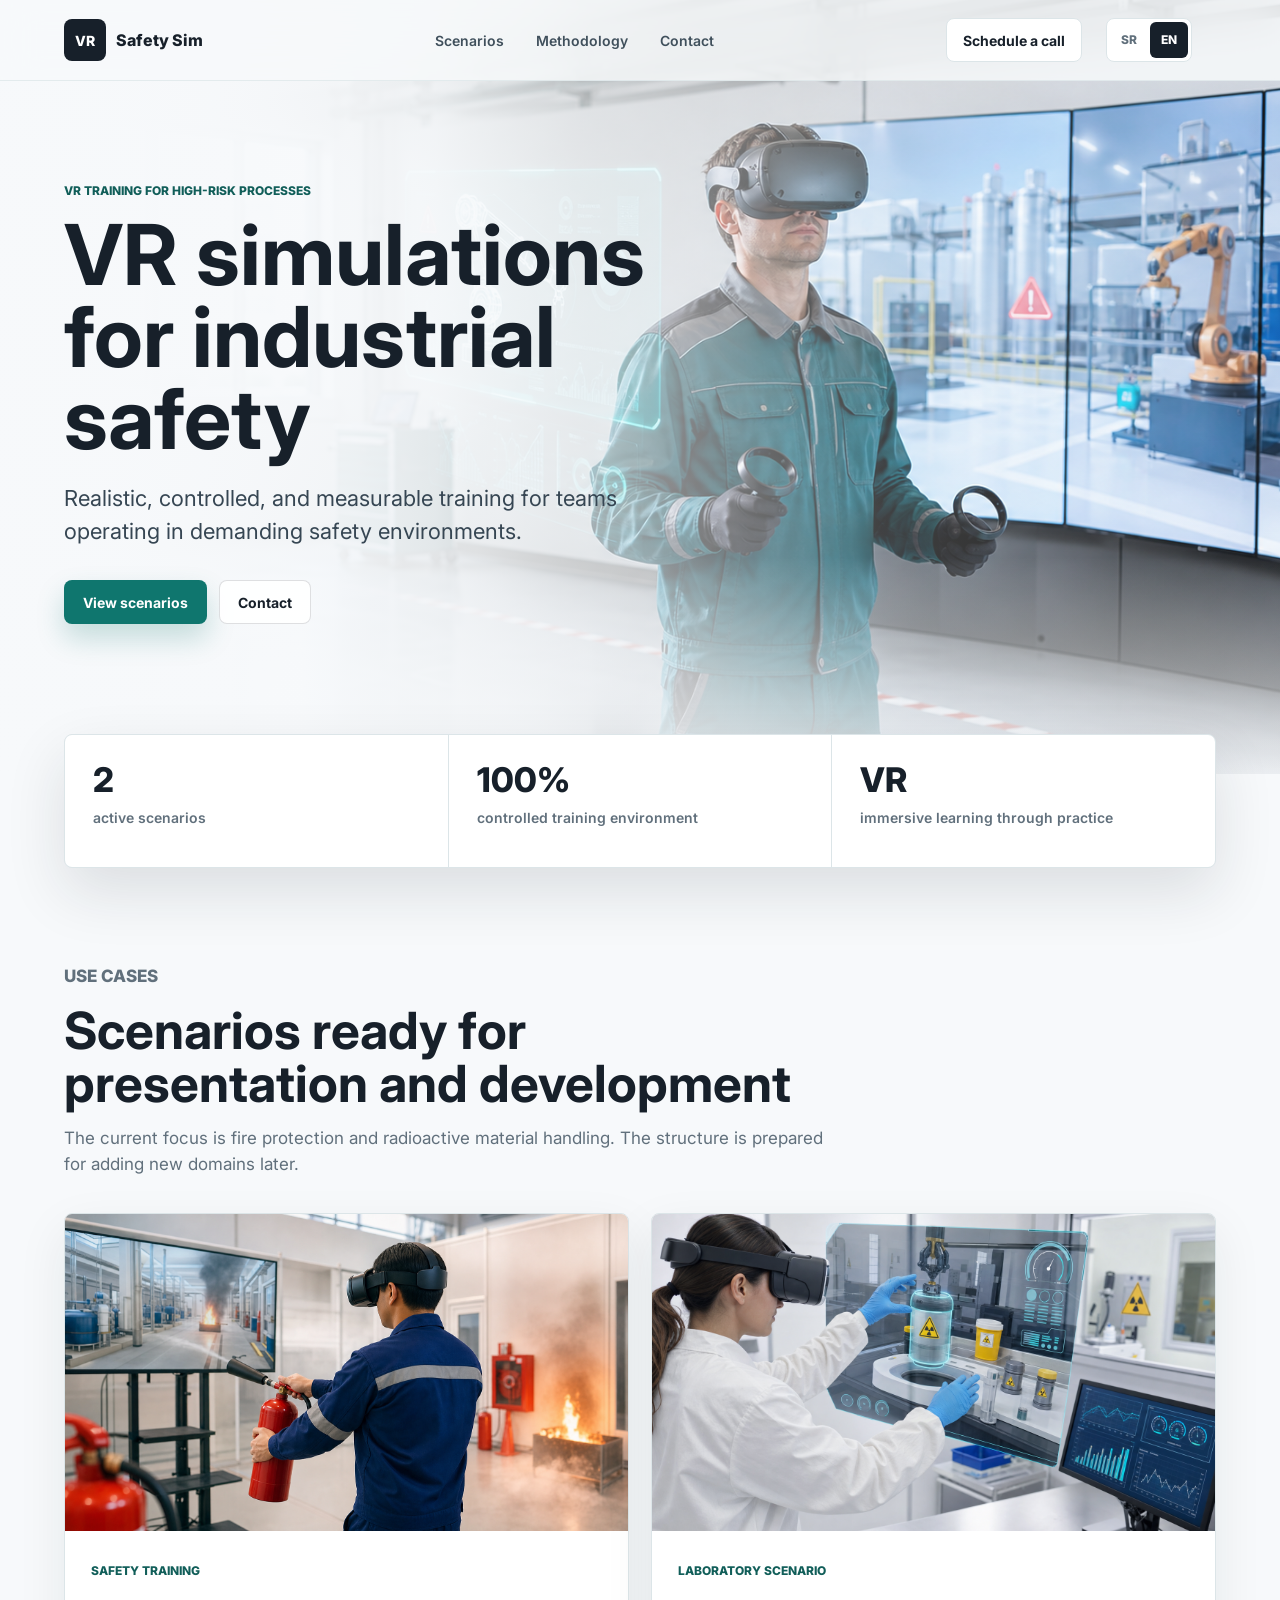
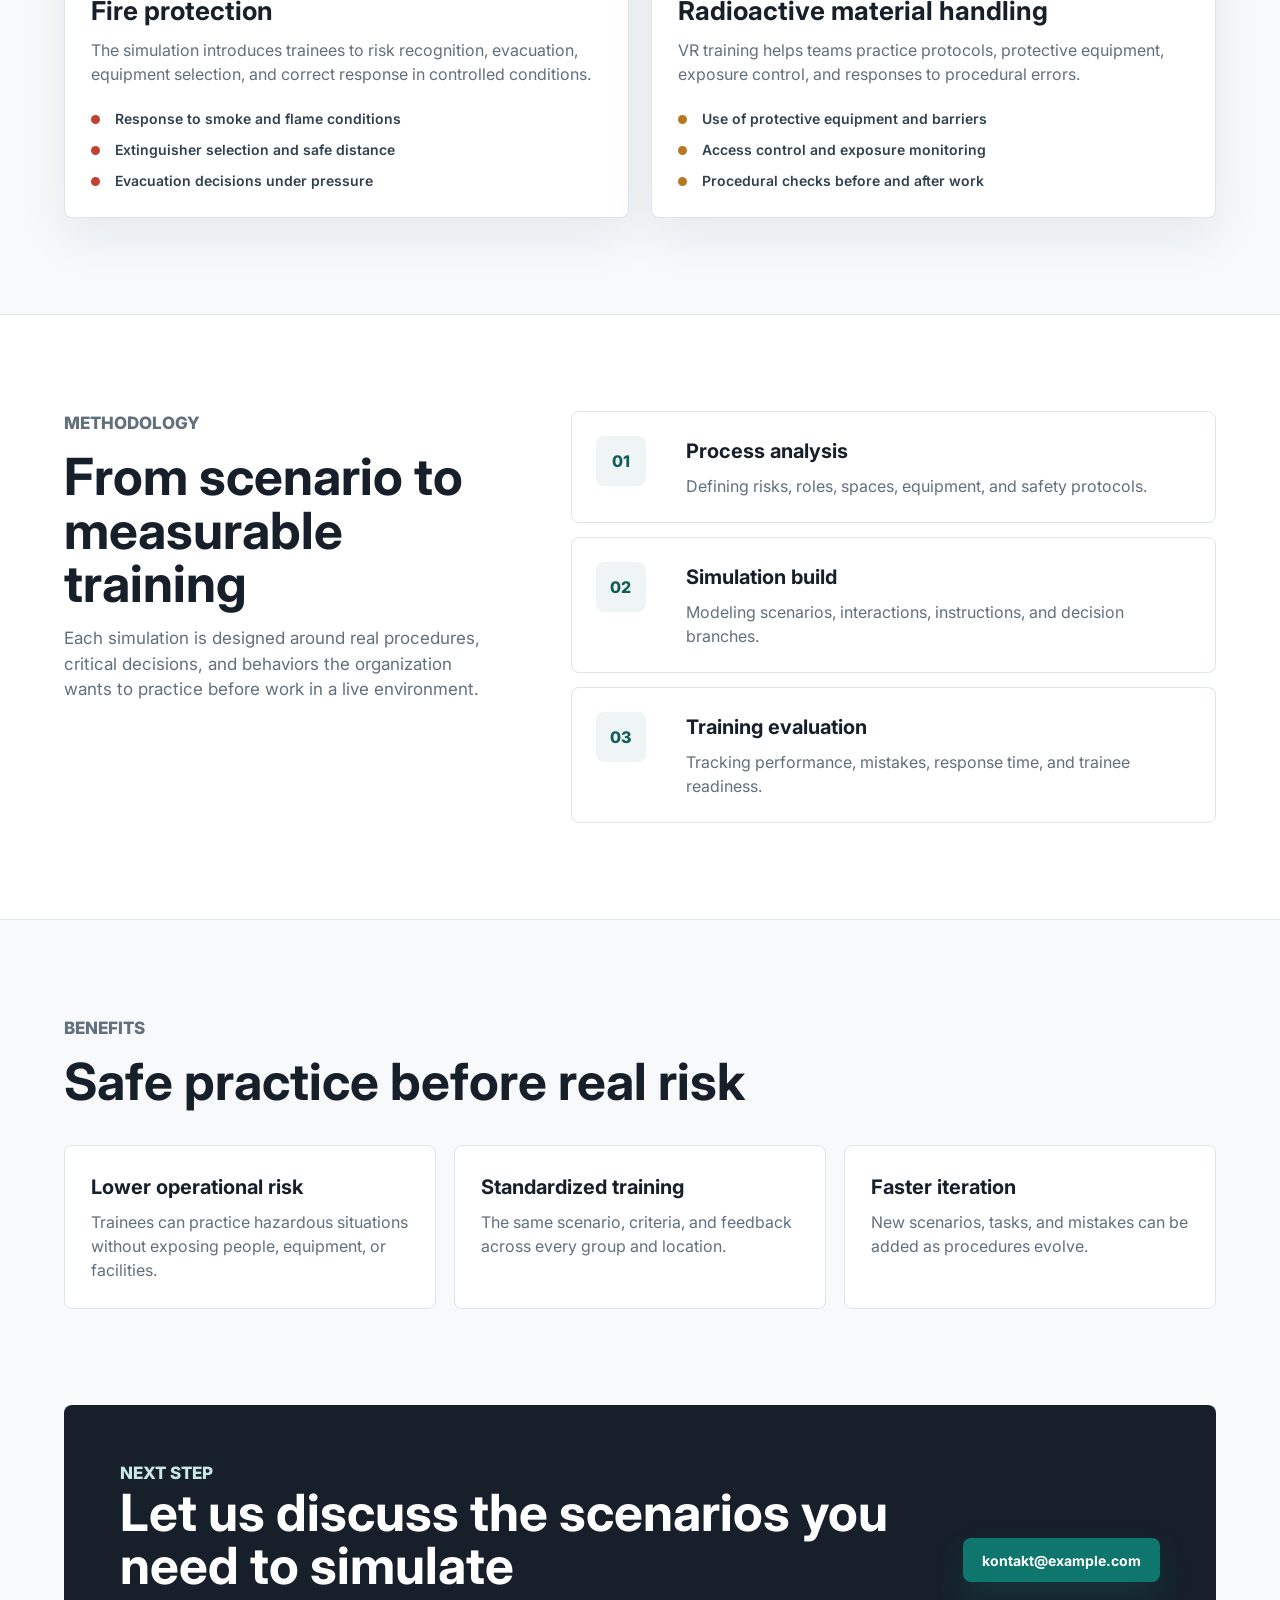
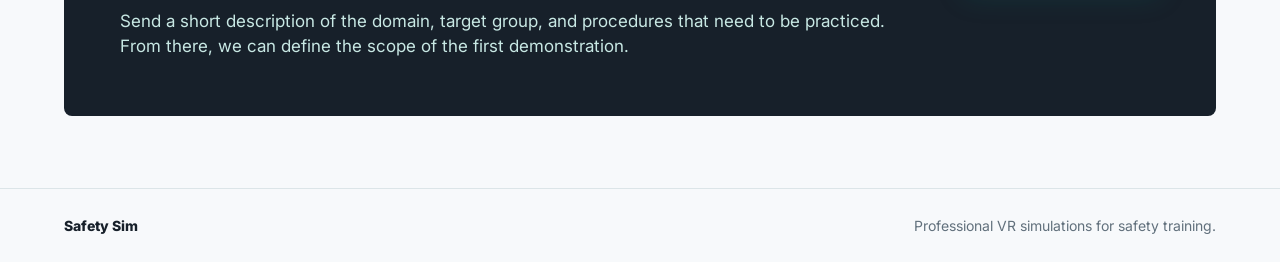
==== index.html @ fd95f705 "Initial VR simulation website" ====
﻿<!doctype html>
<html lang="sr">
  <head>
    <meta charset="UTF-8" />
    <meta name="viewport" content="width=device-width, initial-scale=1.0" />
    <title>VR simulacije za industrijsku bezbednost</title>
    <meta
      name="description"
      content="Profesionalne VR simulacije za obuku iz protivpozarne zastite, upravljanja radioaktivnim materijalima i drugih industrijskih scenarija."
    />
    <link rel="preconnect" href="https://fonts.googleapis.com" />
    <link rel="preconnect" href="https://fonts.gstatic.com" crossorigin />
    <link
      href="https://fonts.googleapis.com/css2?family=Inter:wght@400;500;600;700;800&display=swap"
      rel="stylesheet"
    />
    <link rel="stylesheet" href="styles.css" />
  </head>
  <body>
    <header class="site-header" data-header>
      <a class="brand" href="#top" aria-label="Pocetak" data-i18n-aria-label="brand.home">
        <span class="brand-mark">VR</span>
        <span class="brand-text">Safety Sim</span>
      </a>

      <nav class="main-nav" aria-label="Glavna navigacija" data-i18n-aria-label="nav.label">
        <a href="#scenariji" data-i18n="nav.scenarios">Scenariji</a>
        <a href="#metodologija" data-i18n="nav.method">Metodologija</a>
        <a href="#kontakt" data-i18n="nav.contact">Kontakt</a>
      </nav>

      <a class="header-action" href="#kontakt" data-i18n="nav.cta">Zakazite razgovor</a>

      <div class="language-switch" aria-label="Izbor jezika" data-i18n-aria-label="language.label">
        <button type="button" data-language-option="sr" aria-pressed="true">SR</button>
        <button type="button" data-language-option="en" aria-pressed="false">EN</button>
      </div>

      <button class="nav-toggle" type="button" aria-label="Otvori navigaciju" data-i18n-aria-label="nav.open" data-nav-toggle>
        <span></span>
        <span></span>
      </button>
    </header>

    <main id="top">
      <section class="hero" aria-labelledby="hero-title">
        <div class="hero-media" aria-hidden="true"></div>
        <div class="hero-overlay"></div>
        <div class="hero-content">
          <p class="eyebrow" data-i18n="hero.eyebrow">VR obuke za visokorizicne procese</p>
          <h1 id="hero-title" data-i18n="hero.title">VR simulacije za industrijsku bezbednost</h1>
          <p class="hero-copy" data-i18n="hero.copy">
            Realisticne, kontrolisane i merljive obuke za timove koji rade u zahtevnim
            bezbednosnim okruzenjima.
          </p>
          <div class="hero-actions" aria-label="Primarne akcije" data-i18n-aria-label="hero.actions">
            <a class="button primary" href="#scenariji" data-i18n="hero.primary">Pogledajte scenarije</a>
            <a class="button secondary" href="#kontakt" data-i18n="hero.secondary">Kontakt</a>
          </div>
        </div>
      </section>

      <section class="intro-band" aria-label="Pregled vrednosti" data-i18n-aria-label="metrics.label">
        <div class="intro-grid">
          <div>
            <span class="metric">2</span>
            <span class="metric-label" data-i18n="metrics.active">aktivna scenarija</span>
          </div>
          <div>
            <span class="metric">100%</span>
            <span class="metric-label" data-i18n="metrics.controlled">kontrolisano okruzenje za obuku</span>
          </div>
          <div>
            <span class="metric">VR</span>
            <span class="metric-label" data-i18n="metrics.learning">imerzivno ucenje kroz praksu</span>
          </div>
        </div>
      </section>

      <section class="section" id="scenariji" aria-labelledby="scenarios-title">
        <div class="section-heading">
          <p class="eyebrow" data-i18n="scenarios.eyebrow">Slucajevi upotrebe</p>
          <h2 id="scenarios-title" data-i18n="scenarios.title">Scenariji spremni za prezentaciju i razvoj</h2>
          <p data-i18n="scenarios.copy">
            Trenutni fokus je na protivpozarnoj zastiti i rukovanju radioaktivnim
            materijalima. Struktura je pripremljena za dodavanje novih oblasti.
          </p>
        </div>
        <div class="scenario-grid" data-scenario-grid></div>
      </section>

      <section class="section light-section" id="metodologija" aria-labelledby="method-title">
        <div class="method-layout">
          <div class="section-heading compact">
            <p class="eyebrow" data-i18n="method.eyebrow">Metodologija</p>
            <h2 id="method-title" data-i18n="method.title">Od scenarija do merljive obuke</h2>
            <p data-i18n="method.copy">
              Svaka simulacija se projektuje oko stvarnih procedura, kriticnih odluka
              i ponasanja koje organizacija zeli da uvezba pre rada u realnom okruzenju.
            </p>
          </div>

          <div class="steps">
            <article>
              <span>01</span>
              <div>
                <h3 data-i18n="steps.analysis.title">Analiza procesa</h3>
                <p data-i18n="steps.analysis.copy">Definisanje rizika, uloga, prostora, opreme i bezbednosnih protokola.</p>
              </div>
            </article>
            <article>
              <span>02</span>
              <div>
                <h3 data-i18n="steps.build.title">Izrada simulacije</h3>
                <p data-i18n="steps.build.copy">Modelovanje scenarija, interakcija, instrukcija i grananja odluka.</p>
              </div>
            </article>
            <article>
              <span>03</span>
              <div>
                <h3 data-i18n="steps.evaluate.title">Evaluacija obuke</h3>
                <p data-i18n="steps.evaluate.copy">Pracenje ucinka, gresaka, vremena reakcije i spremnosti polaznika.</p>
              </div>
            </article>
          </div>
        </div>
      </section>

      <section class="section benefits" aria-labelledby="benefits-title">
        <div class="section-heading">
          <p class="eyebrow" data-i18n="benefits.eyebrow">Prednosti</p>
          <h2 id="benefits-title" data-i18n="benefits.title">Bezbedna praksa pre realnog rizika</h2>
        </div>
        <div class="benefit-grid">
          <article>
            <h3 data-i18n="benefits.risk.title">Manji operativni rizik</h3>
            <p data-i18n="benefits.risk.copy">Polaznici mogu da vezbaju opasne situacije bez izlaganja ljudi, opreme ili prostora.</p>
          </article>
          <article>
            <h3 data-i18n="benefits.standard.title">Standardizovana obuka</h3>
            <p data-i18n="benefits.standard.copy">Isti scenario, kriterijumi i povratne informacije za svaku grupu i lokaciju.</p>
          </article>
          <article>
            <h3 data-i18n="benefits.iterate.title">Brze iteracije</h3>
            <p data-i18n="benefits.iterate.copy">Novi scenariji, zadaci i greske mogu se dodavati kako se menjaju procedure.</p>
          </article>
        </div>
      </section>

      <section class="contact-section" id="kontakt" aria-labelledby="contact-title">
        <div>
          <p class="eyebrow" data-i18n="contact.eyebrow">Sledeci korak</p>
          <h2 id="contact-title" data-i18n="contact.title">Razgovarajmo o scenarijima koje treba simulirati</h2>
          <p data-i18n="contact.copy">
            Posaljite kratak opis oblasti, ciljne grupe i procedura koje treba uvezbati.
            Na osnovu toga se definise obim prve demonstracije.
          </p>
        </div>
        <a class="button primary" href="mailto:kontakt@example.com">kontakt@example.com</a>
      </section>
    </main>

    <footer class="site-footer">
      <span>Safety Sim</span>
      <span data-i18n="footer.copy">Profesionalne VR simulacije za bezbednosne obuke.</span>
    </footer>

    <script src="script.js"></script>
  </body>
</html>
---- styles.css ----
:root {
  --page: #f7f9fb;
  --surface: #ffffff;
  --surface-soft: #eef5f4;
  --ink: #17202a;
  --muted: #61707c;
  --line: #dce5e8;
  --teal: #0f766e;
  --teal-dark: #115e59;
  --red: #c24132;
  --amber: #b7791f;
  --shadow: 0 24px 60px rgba(23, 32, 42, 0.12);
  --radius: 8px;
}

* {
  box-sizing: border-box;
}

html {
  scroll-behavior: smooth;
}

body {
  margin: 0;
  background: var(--page);
  color: var(--ink);
  font-family: "Inter", Arial, sans-serif;
  line-height: 1.5;
}

img {
  display: block;
  max-width: 100%;
}

a {
  color: inherit;
  text-decoration: none;
}

.site-header {
  position: fixed;
  inset: 0 0 auto;
  z-index: 20;
  display: grid;
  grid-template-columns: auto 1fr auto auto auto;
  align-items: center;
  gap: 24px;
  padding: 18px clamp(20px, 5vw, 64px);
  background: rgba(247, 249, 251, 0.84);
  border-bottom: 1px solid rgba(220, 229, 232, 0.72);
  backdrop-filter: blur(18px);
  transition: box-shadow 180ms ease, background 180ms ease;
}

.site-header.is-scrolled {
  background: rgba(255, 255, 255, 0.94);
  box-shadow: 0 12px 32px rgba(23, 32, 42, 0.08);
}

.brand {
  display: inline-flex;
  align-items: center;
  gap: 10px;
  font-weight: 800;
  letter-spacing: 0;
}

.brand-mark {
  display: grid;
  width: 42px;
  height: 42px;
  place-items: center;
  border-radius: var(--radius);
  background: var(--ink);
  color: #fff;
  font-size: 14px;
}

.brand-text {
  font-size: 16px;
}

.main-nav {
  justify-self: center;
  display: flex;
  align-items: center;
  gap: 8px;
}

.main-nav a {
  padding: 10px 12px;
  color: #40505c;
  font-size: 14px;
  font-weight: 600;
}

.main-nav a:hover {
  color: var(--teal-dark);
}

.header-action,
.button {
  display: inline-flex;
  min-height: 44px;
  align-items: center;
  justify-content: center;
  border-radius: var(--radius);
  font-size: 14px;
  font-weight: 700;
}

.header-action {
  padding: 0 16px;
  border: 1px solid var(--line);
  background: var(--surface);
  color: var(--ink);
}

.language-switch {
  display: inline-grid;
  grid-template-columns: repeat(2, 1fr);
  gap: 2px;
  padding: 3px;
  border: 1px solid var(--line);
  border-radius: var(--radius);
  background: var(--surface);
}

.language-switch button {
  min-width: 38px;
  height: 36px;
  border: 0;
  border-radius: 6px;
  background: transparent;
  color: var(--muted);
  cursor: pointer;
  font: inherit;
  font-size: 12px;
  font-weight: 800;
}

.language-switch button[aria-pressed="true"] {
  background: var(--ink);
  color: #fff;
}

.button {
  padding: 0 18px;
  border: 1px solid transparent;
}

.button.primary {
  background: var(--teal);
  color: #fff;
  box-shadow: 0 14px 28px rgba(15, 118, 110, 0.22);
}

.button.primary:hover {
  background: var(--teal-dark);
}

.button.secondary {
  background: rgba(255, 255, 255, 0.9);
  border-color: rgba(23, 32, 42, 0.14);
  color: var(--ink);
}

.nav-toggle {
  display: none;
  width: 44px;
  height: 44px;
  place-items: center;
  border: 1px solid var(--line);
  border-radius: var(--radius);
  background: var(--surface);
}

.nav-toggle span {
  display: block;
  width: 18px;
  height: 2px;
  background: var(--ink);
}

.hero {
  position: relative;
  min-height: 86vh;
  display: grid;
  align-items: center;
  overflow: hidden;
  padding: 120px clamp(20px, 5vw, 64px) 88px;
  background: #f6faf9;
}

.hero-media,
.hero-overlay {
  position: absolute;
  inset: 0;
}

.hero-media {
  background-image: url("assets/hero-vr-training.png");
  background-size: cover;
  background-position: center right;
  transform: scale(1.01);
}

.hero-overlay {
  background:
    linear-gradient(90deg, rgba(247, 249, 251, 0.98) 0%, rgba(247, 249, 251, 0.88) 34%, rgba(247, 249, 251, 0.26) 69%, rgba(247, 249, 251, 0.08) 100%),
    linear-gradient(0deg, rgba(247, 249, 251, 0.9) 0%, rgba(247, 249, 251, 0) 28%);
}

.hero-content {
  position: relative;
  z-index: 1;
  width: min(720px, 100%);
}

.eyebrow {
  margin: 0 0 14px;
  color: var(--teal-dark);
  font-size: 12px;
  font-weight: 800;
  letter-spacing: 0;
  text-transform: uppercase;
}

h1,
h2,
h3,
p {
  margin-top: 0;
}

h1 {
  max-width: 680px;
  margin-bottom: 22px;
  font-size: clamp(44px, 7vw, 84px);
  line-height: 0.98;
  letter-spacing: 0;
}

.hero-copy {
  max-width: 560px;
  margin-bottom: 32px;
  color: #364653;
  font-size: clamp(18px, 2vw, 22px);
}

.hero-actions {
  display: flex;
  flex-wrap: wrap;
  gap: 12px;
}

.intro-band {
  margin-top: -40px;
  position: relative;
  z-index: 2;
  padding: 0 clamp(20px, 5vw, 64px);
}

.intro-grid {
  display: grid;
  grid-template-columns: repeat(3, minmax(0, 1fr));
  gap: 1px;
  overflow: hidden;
  border: 1px solid var(--line);
  border-radius: var(--radius);
  background: var(--line);
  box-shadow: var(--shadow);
}

.intro-grid > div {
  min-height: 132px;
  padding: 28px;
  background: var(--surface);
}

.metric {
  display: block;
  margin-bottom: 8px;
  font-size: 34px;
  font-weight: 800;
  line-height: 1;
}

.metric-label {
  color: var(--muted);
  font-size: 14px;
  font-weight: 600;
}

.section {
  padding: 96px clamp(20px, 5vw, 64px);
}

.section-heading {
  width: min(760px, 100%);
  margin-bottom: 36px;
}

.section-heading.compact {
  margin-bottom: 0;
}

.section-heading h2,
.contact-section h2 {
  margin-bottom: 16px;
  font-size: clamp(32px, 4vw, 54px);
  line-height: 1.04;
  letter-spacing: 0;
}

.section-heading p,
.contact-section p {
  color: var(--muted);
  font-size: 17px;
}

.scenario-grid {
  display: grid;
  grid-template-columns: repeat(2, minmax(0, 1fr));
  gap: 22px;
}

.scenario-card {
  overflow: hidden;
  border: 1px solid var(--line);
  border-radius: var(--radius);
  background: var(--surface);
  box-shadow: 0 18px 50px rgba(23, 32, 42, 0.08);
}

.scenario-image {
  aspect-ratio: 16 / 9;
  width: 100%;
  object-fit: cover;
}

.scenario-body {
  padding: 26px;
}

.scenario-kicker {
  display: inline-flex;
  margin-bottom: 16px;
  color: var(--teal-dark);
  font-size: 12px;
  font-weight: 800;
  text-transform: uppercase;
}

.scenario-card h3 {
  margin-bottom: 12px;
  font-size: 26px;
  line-height: 1.16;
}

.scenario-card p {
  color: var(--muted);
}

.scenario-list {
  display: grid;
  gap: 10px;
  margin: 22px 0 0;
  padding: 0;
  list-style: none;
}

.scenario-list li {
  position: relative;
  padding-left: 24px;
  color: #31414f;
  font-size: 14px;
  font-weight: 600;
}

.scenario-list li::before {
  position: absolute;
  left: 0;
  top: 7px;
  width: 9px;
  height: 9px;
  border-radius: 50%;
  background: var(--teal);
  content: "";
}

.scenario-card.is-warning .scenario-list li::before {
  background: var(--red);
}

.scenario-card.is-lab .scenario-list li::before {
  background: var(--amber);
}

.light-section {
  background: var(--surface);
  border-block: 1px solid var(--line);
}

.method-layout {
  display: grid;
  grid-template-columns: minmax(0, 0.8fr) minmax(0, 1.2fr);
  gap: clamp(32px, 6vw, 88px);
  align-items: start;
}

.steps {
  display: grid;
  gap: 14px;
}

.steps article,
.benefit-grid article {
  border: 1px solid var(--line);
  border-radius: var(--radius);
  background: var(--surface);
}

.steps article {
  display: grid;
  grid-template-columns: 72px 1fr;
  gap: 18px;
  padding: 24px;
}

.steps span {
  display: grid;
  width: 50px;
  height: 50px;
  place-items: center;
  border-radius: var(--radius);
  background: var(--surface-soft);
  color: var(--teal-dark);
  font-weight: 800;
}

.steps h3,
.benefit-grid h3 {
  margin-bottom: 8px;
  font-size: 20px;
}

.steps p,
.benefit-grid p {
  margin-bottom: 0;
  color: var(--muted);
}

.benefit-grid {
  display: grid;
  grid-template-columns: repeat(3, minmax(0, 1fr));
  gap: 18px;
}

.benefit-grid article {
  padding: 26px;
}

.contact-section {
  display: grid;
  grid-template-columns: minmax(0, 1fr) auto;
  gap: 32px;
  align-items: center;
  margin: 0 clamp(20px, 5vw, 64px) 72px;
  padding: clamp(28px, 5vw, 56px);
  border-radius: var(--radius);
  background: var(--ink);
  color: #fff;
}

.contact-section .eyebrow,
.contact-section p {
  color: #c8e8e4;
}

.contact-section p {
  max-width: 780px;
  margin-bottom: 0;
}

.site-footer {
  display: flex;
  justify-content: space-between;
  gap: 20px;
  padding: 26px clamp(20px, 5vw, 64px);
  border-top: 1px solid var(--line);
  color: var(--muted);
  font-size: 14px;
}

.site-footer span:first-child {
  color: var(--ink);
  font-weight: 800;
}

@media (max-width: 900px) {
  .site-header {
    grid-template-columns: auto 1fr auto auto;
  }

  .main-nav,
  .header-action {
    display: none;
  }

  .nav-toggle {
    justify-self: end;
    display: grid;
    gap: 4px;
  }

  .site-header.is-open .main-nav {
    position: absolute;
    inset: 72px 20px auto;
    display: grid;
    justify-self: stretch;
    gap: 4px;
    padding: 10px;
    border: 1px solid var(--line);
    border-radius: var(--radius);
    background: var(--surface);
    box-shadow: var(--shadow);
  }

  .site-header.is-open .main-nav a {
    padding: 14px;
  }

  .hero {
    min-height: 82vh;
    padding-top: 112px;
  }

  .hero-media {
    background-position: 62% center;
  }

  .hero-overlay {
    background:
      linear-gradient(90deg, rgba(247, 249, 251, 0.98) 0%, rgba(247, 249, 251, 0.88) 48%, rgba(247, 249, 251, 0.34) 100%),
      linear-gradient(0deg, rgba(247, 249, 251, 0.95) 0%, rgba(247, 249, 251, 0.1) 40%);
  }

  .intro-grid,
  .scenario-grid,
  .method-layout,
  .benefit-grid,
  .contact-section {
    grid-template-columns: 1fr;
  }

  .contact-section .button {
    width: 100%;
  }
}

@media (max-width: 560px) {
  .site-header {
    padding-inline: 16px;
  }

  .brand-text {
    display: none;
  }

  h1 {
    font-size: 42px;
  }

  .hero {
    padding-inline: 18px;
    padding-bottom: 76px;
  }

  .section {
    padding: 72px 18px;
  }

  .intro-band,
  .contact-section,
  .site-footer {
    margin-inline: 18px;
    padding-inline: 18px;
  }

  .intro-grid > div,
  .scenario-body,
  .benefit-grid article {
    padding: 22px;
  }

  .steps article {
    grid-template-columns: 1fr;
  }

  .site-footer {
    display: grid;
    margin-inline: 0;
  }
}
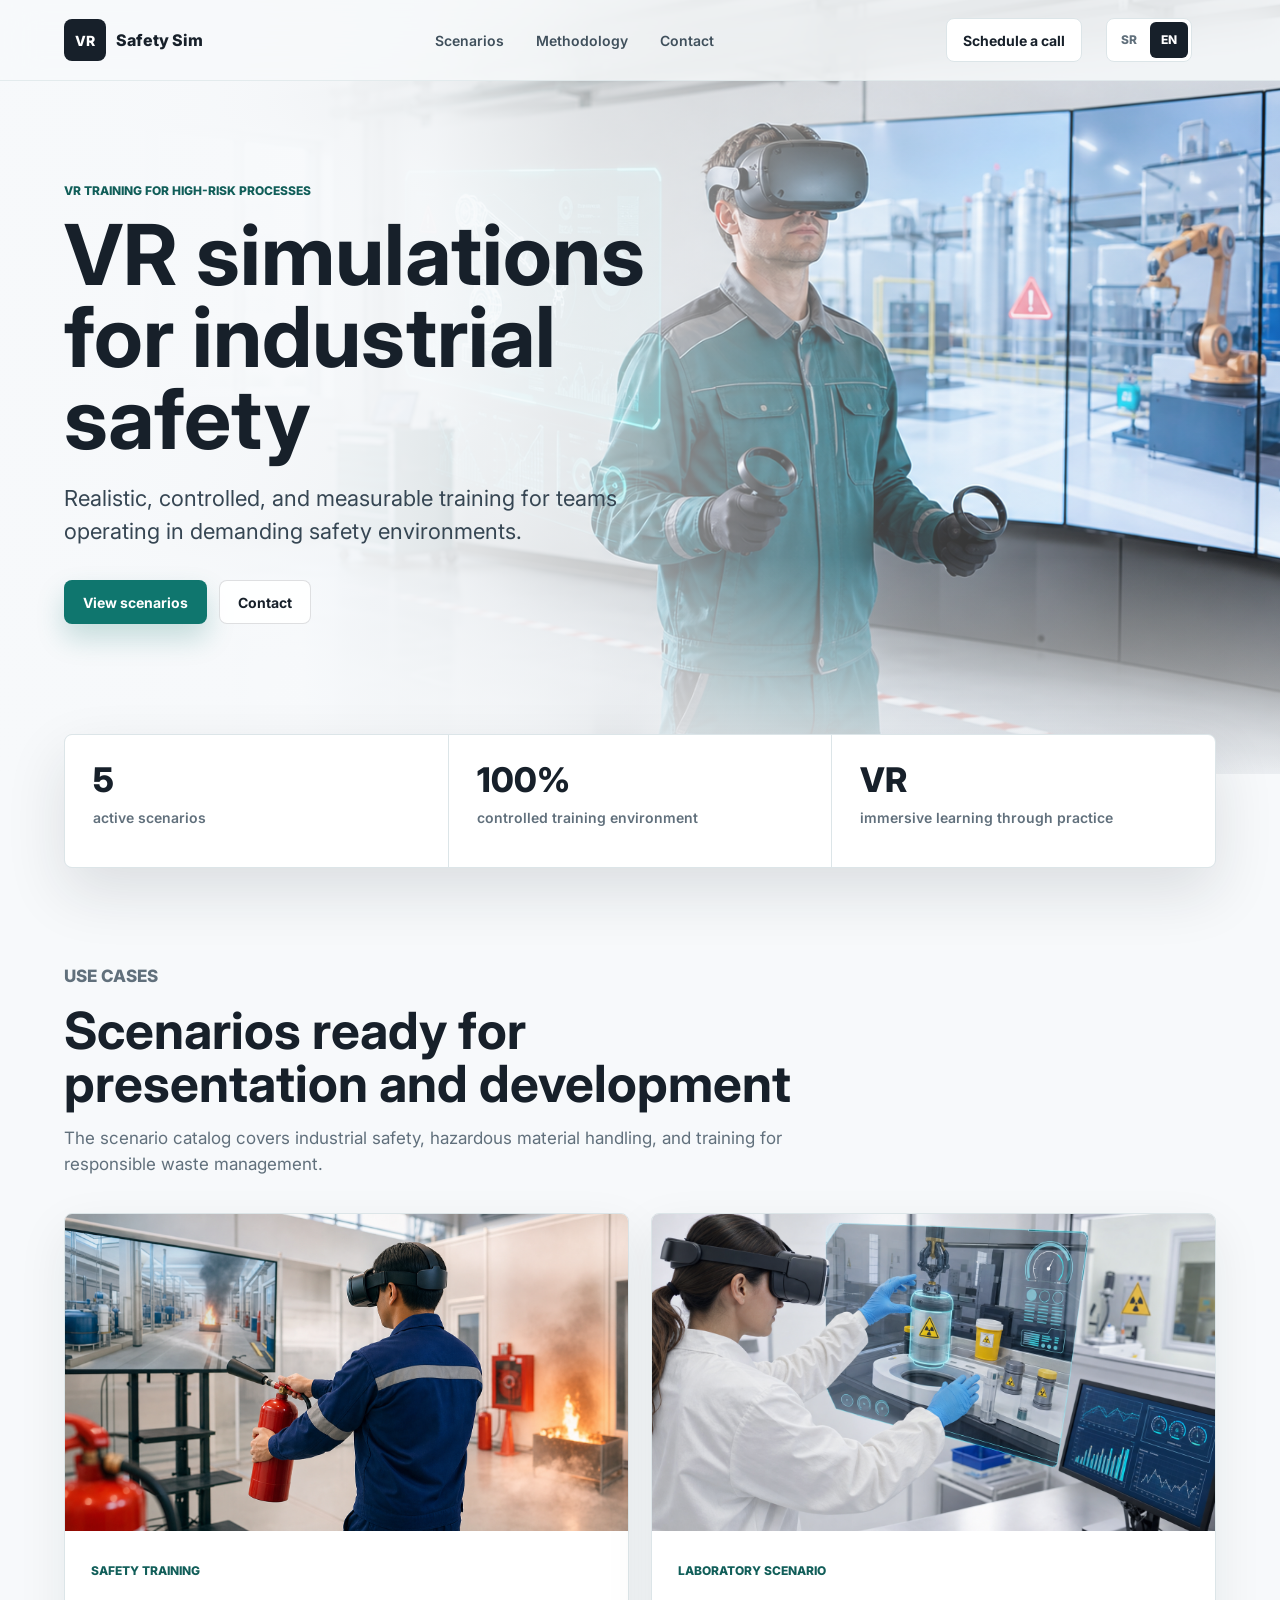
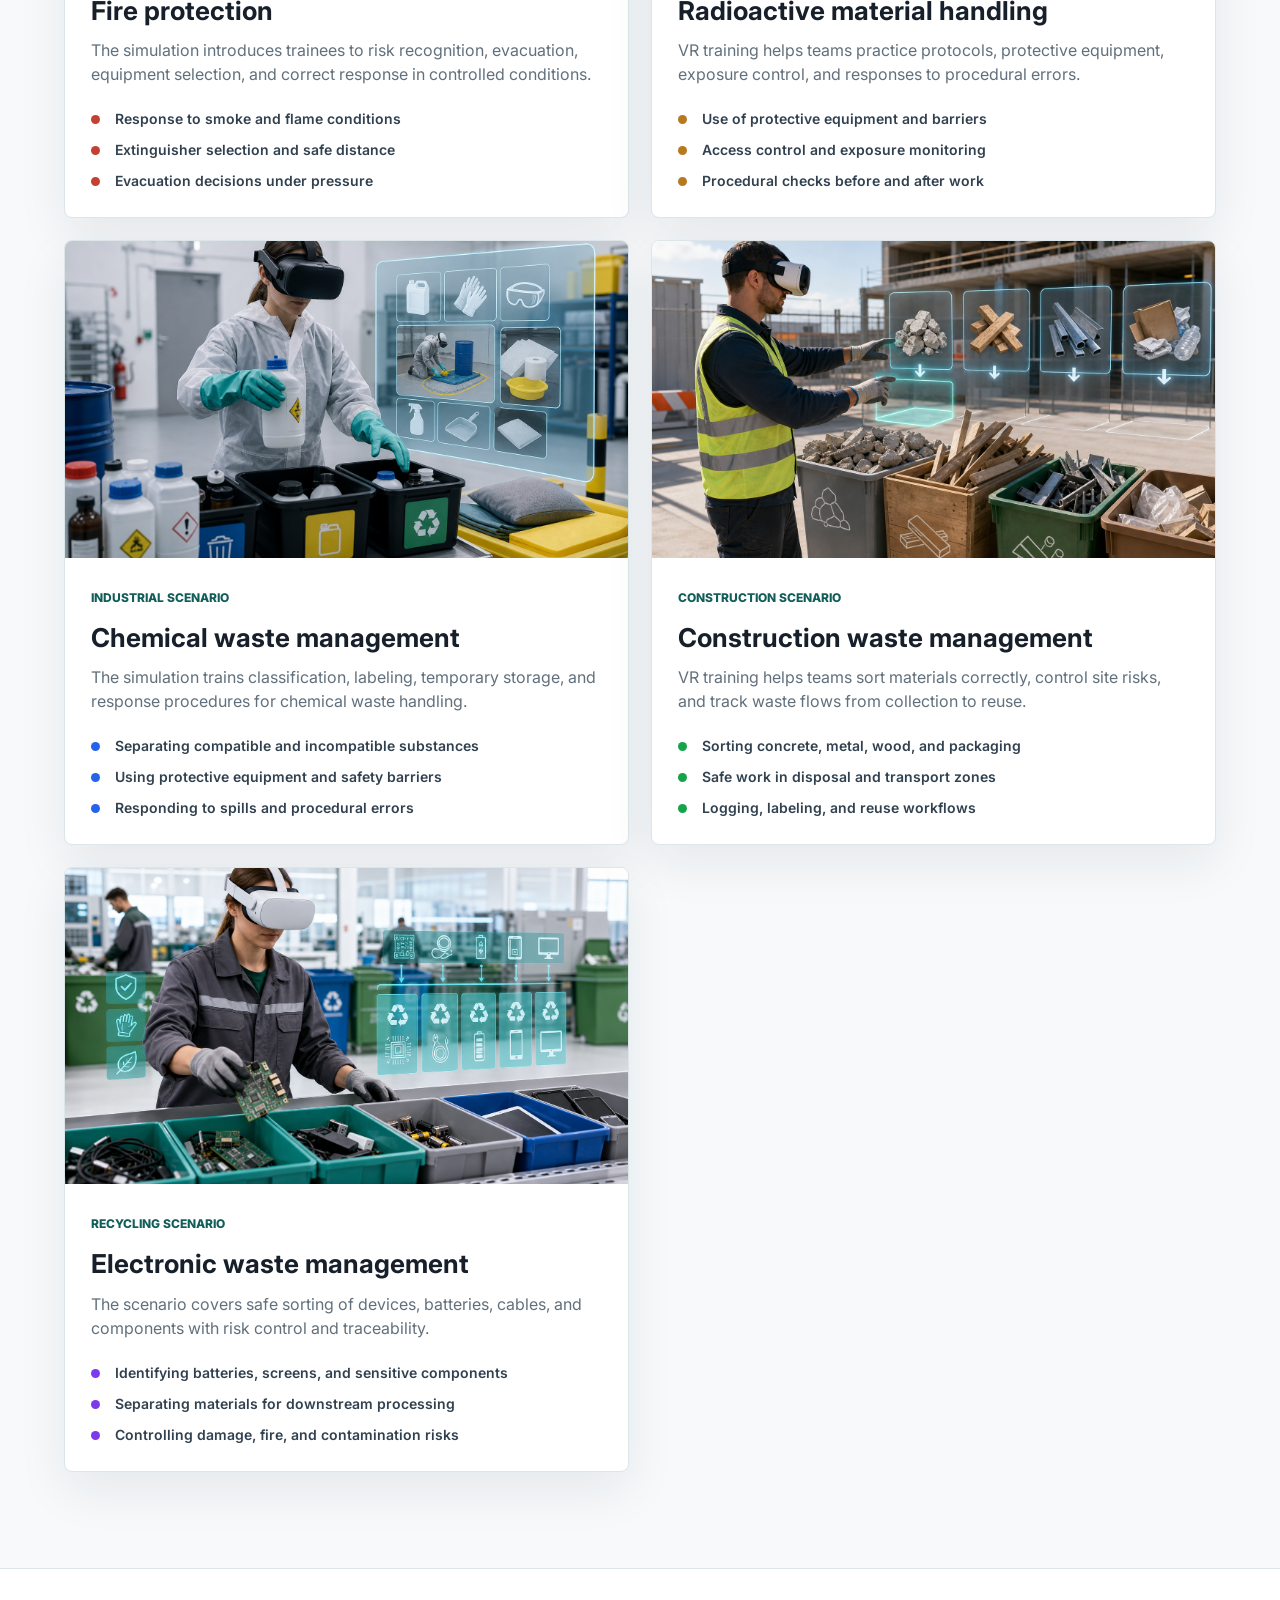
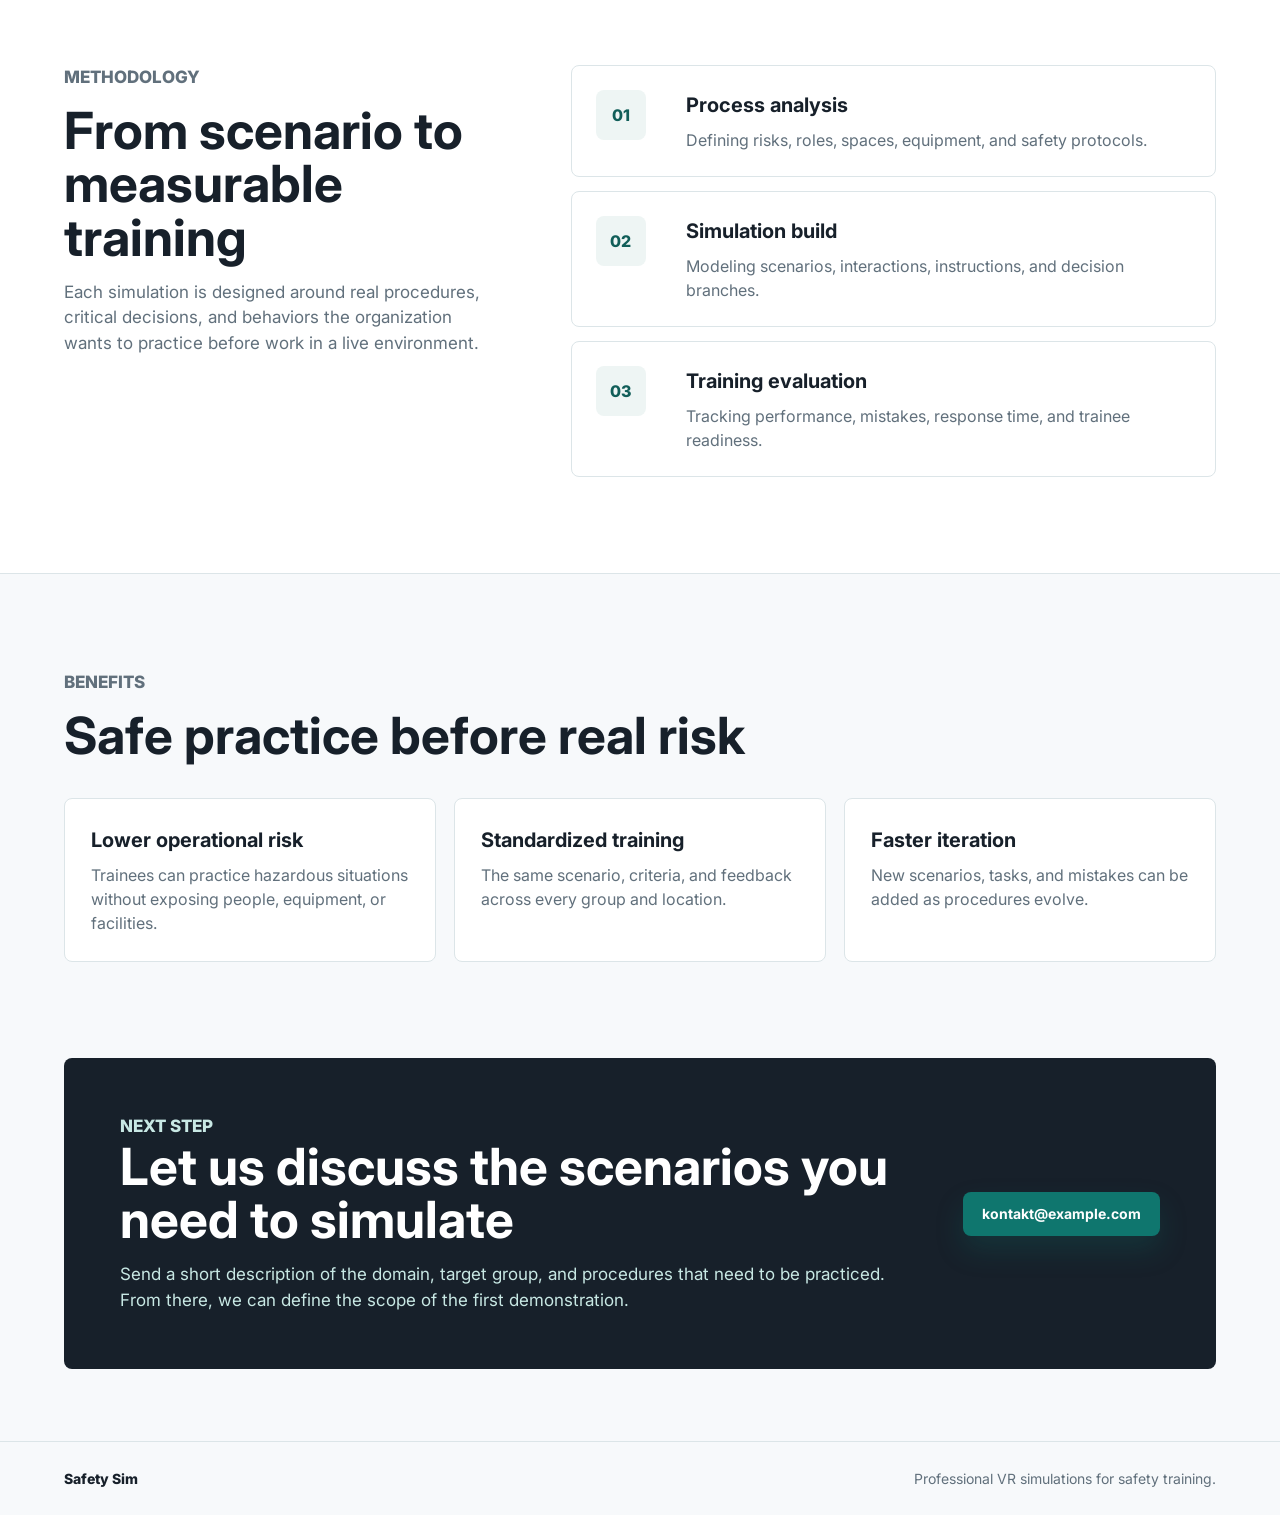
==== commit cba69462: "Add waste management VR scenarios" ====
--- a/index.html
+++ b/index.html
@@ -63,7 +63,7 @@
       <section class="intro-band" aria-label="Pregled vrednosti" data-i18n-aria-label="metrics.label">
         <div class="intro-grid">
           <div>
-            <span class="metric">2</span>
+            <span class="metric" data-scenario-count>2</span>
             <span class="metric-label" data-i18n="metrics.active">aktivna scenarija</span>
           </div>
           <div>
@@ -82,8 +82,8 @@
           <p class="eyebrow" data-i18n="scenarios.eyebrow">Slucajevi upotrebe</p>
           <h2 id="scenarios-title" data-i18n="scenarios.title">Scenariji spremni za prezentaciju i razvoj</h2>
           <p data-i18n="scenarios.copy">
-            Trenutni fokus je na protivpozarnoj zastiti i rukovanju radioaktivnim
-            materijalima. Struktura je pripremljena za dodavanje novih oblasti.
+            Katalog scenarija pokriva industrijsku bezbednost, upravljanje opasnim
+            materijalima i obuke za odgovorno postupanje sa otpadom.
           </p>
         </div>
         <div class="scenario-grid" data-scenario-grid></div>
--- a/styles.css
+++ b/styles.css
@@ -399,6 +399,18 @@
   background: var(--amber);
 }
 
+.scenario-card.is-chemical .scenario-list li::before {
+  background: #2563eb;
+}
+
+.scenario-card.is-construction .scenario-list li::before {
+  background: #16a34a;
+}
+
+.scenario-card.is-electronic .scenario-list li::before {
+  background: #7c3aed;
+}
+
 .light-section {
   background: var(--surface);
   border-block: 1px solid var(--line);
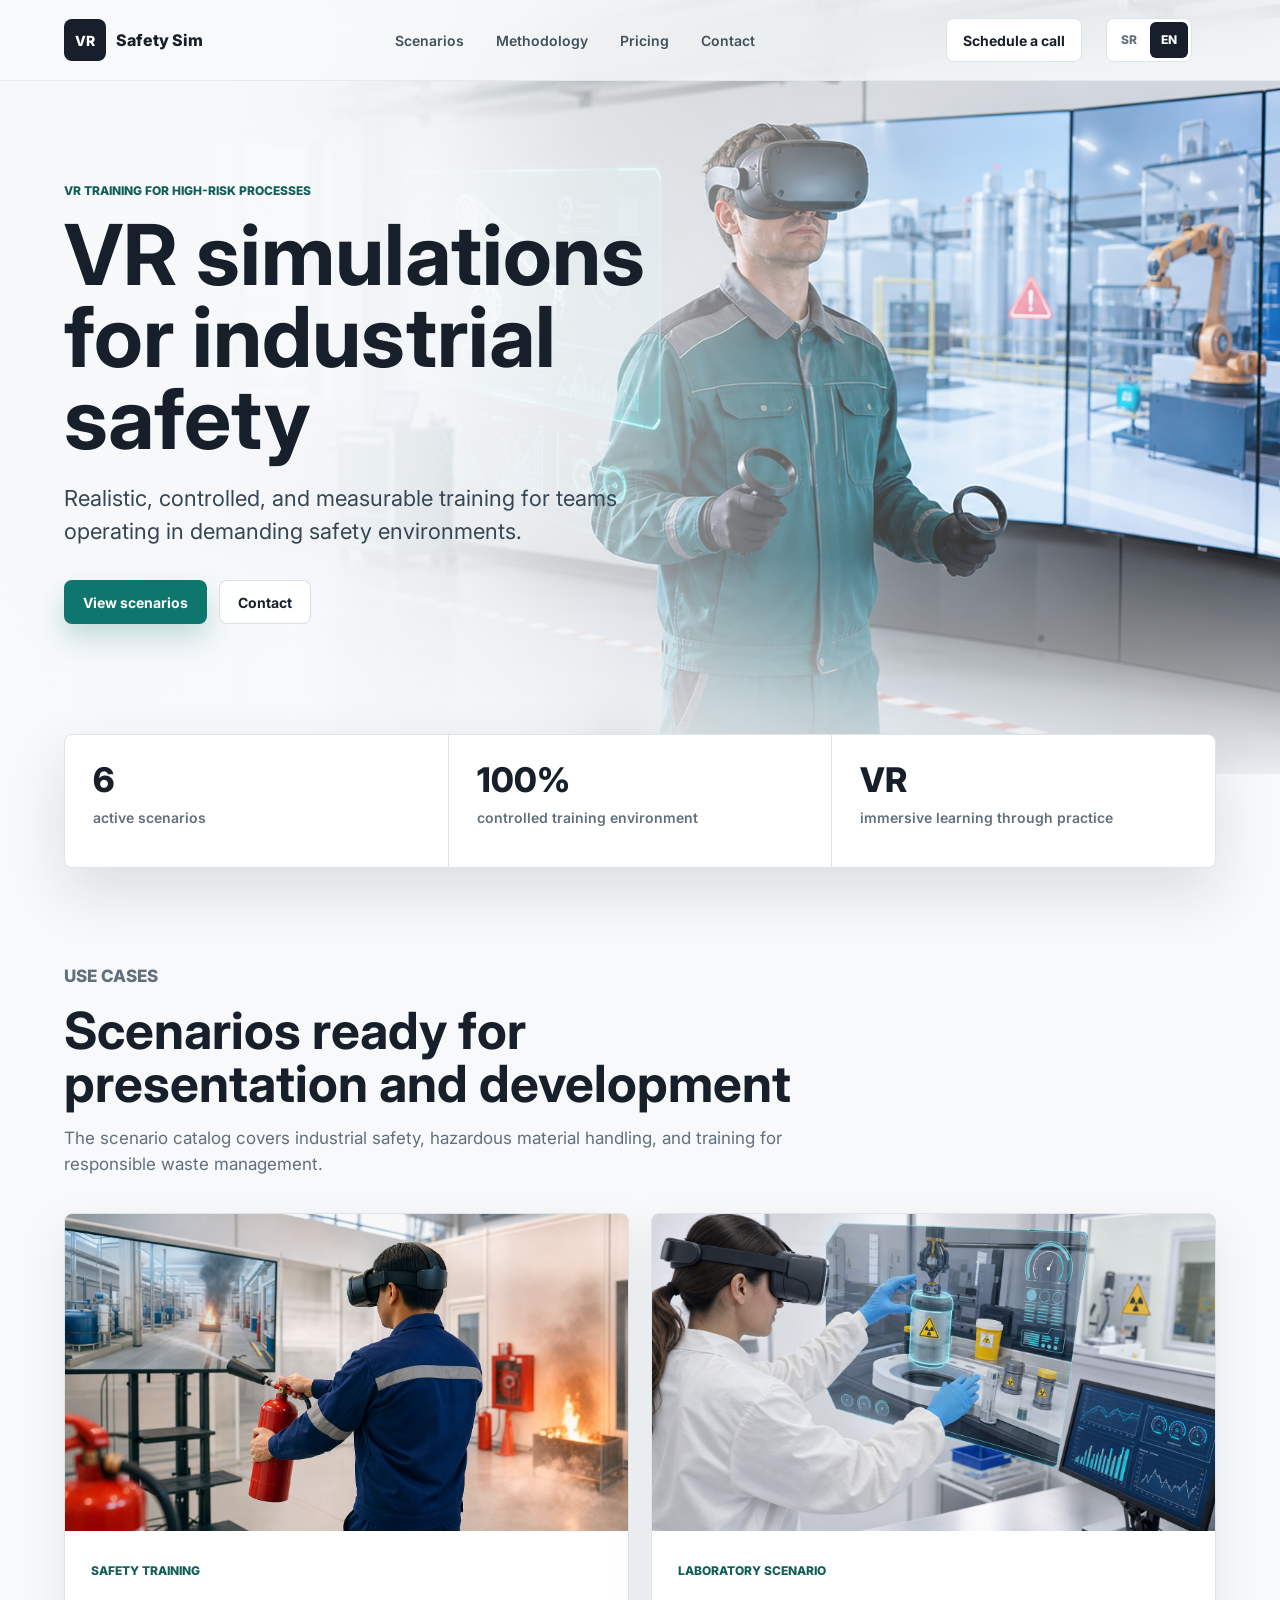
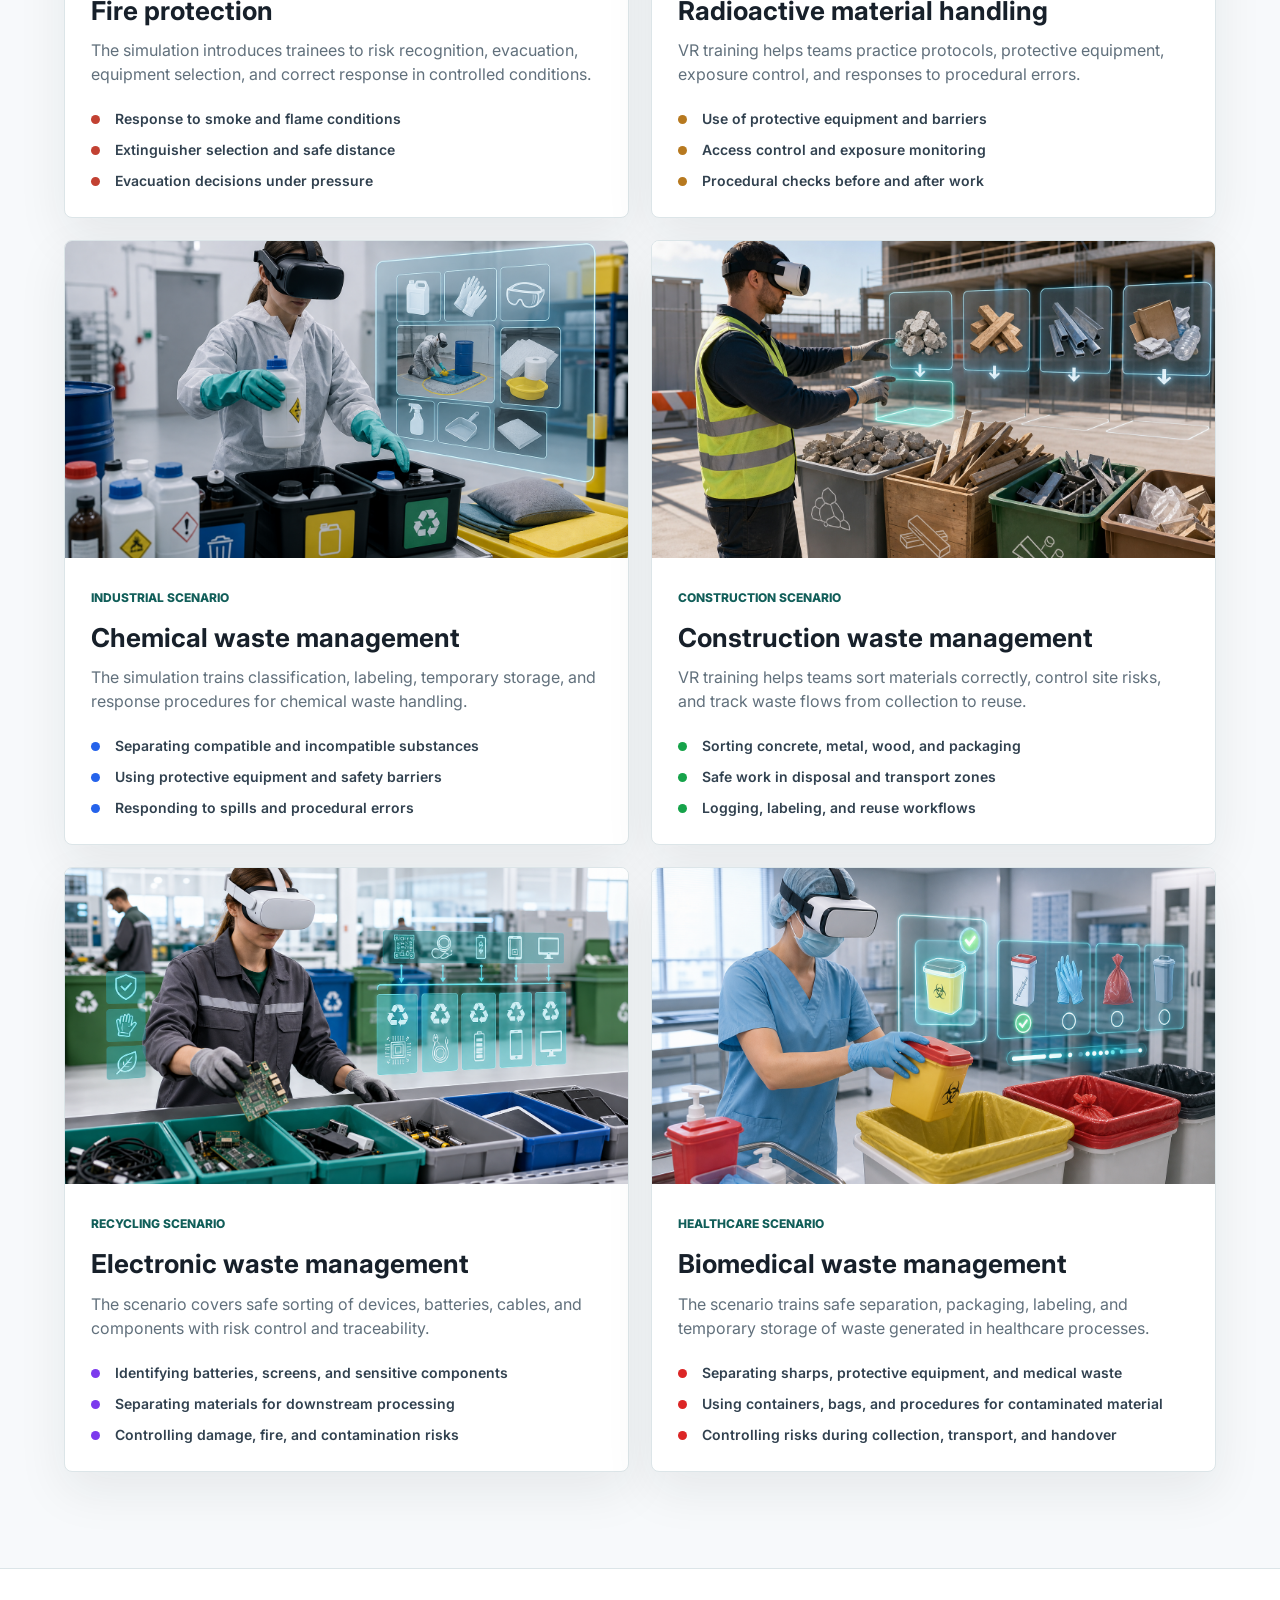
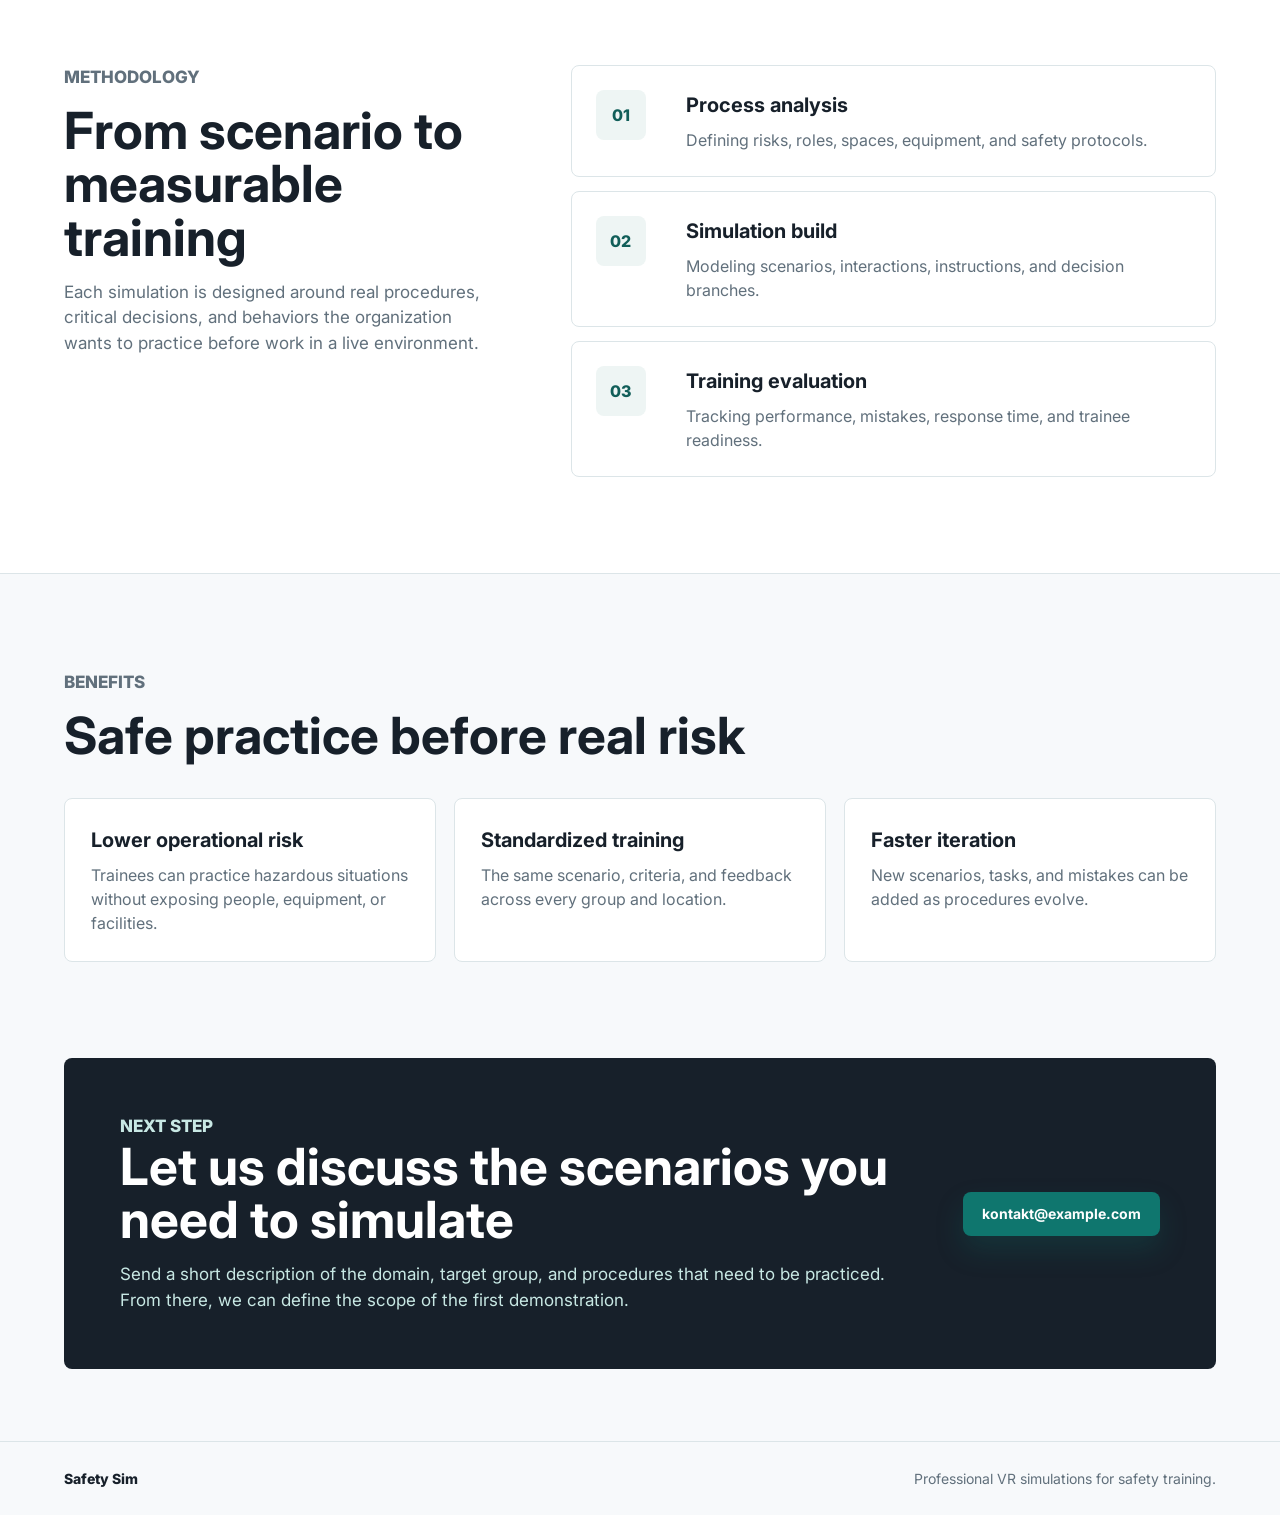
==== commit 9eb84905: "Add pricing page" ====
--- a/index.html
+++ b/index.html
@@ -26,6 +26,7 @@
       <nav class="main-nav" aria-label="Glavna navigacija" data-i18n-aria-label="nav.label">
         <a href="#scenariji" data-i18n="nav.scenarios">Scenariji</a>
         <a href="#metodologija" data-i18n="nav.method">Metodologija</a>
+        <a href="pricing.html" data-i18n="nav.pricing">Cene</a>
         <a href="#kontakt" data-i18n="nav.contact">Kontakt</a>
       </nav>
 
--- a/styles.css
+++ b/styles.css
@@ -100,6 +100,10 @@
   color: var(--teal-dark);
 }
 
+.main-nav a[aria-current="page"] {
+  color: var(--ink);
+}
+
 .header-action,
 .button {
   display: inline-flex;
@@ -411,6 +415,10 @@
   background: #7c3aed;
 }
 
+.scenario-card.is-biomedical .scenario-list li::before {
+  background: #dc2626;
+}
+
 .light-section {
   background: var(--surface);
   border-block: 1px solid var(--line);
@@ -473,6 +481,135 @@
 
 .benefit-grid article {
   padding: 26px;
+}
+
+.pricing-hero {
+  padding: 144px clamp(20px, 5vw, 64px) 36px;
+  background:
+    linear-gradient(180deg, rgba(238, 245, 244, 0.9), rgba(247, 249, 251, 0)),
+    var(--page);
+}
+
+.pricing-hero .section-heading {
+  width: min(860px, 100%);
+}
+
+.pricing-hero h1 {
+  max-width: 860px;
+}
+
+.pricing-rate {
+  display: grid;
+  grid-template-columns: repeat(2, minmax(0, 1fr));
+  gap: 1px;
+  width: min(780px, 100%);
+  overflow: hidden;
+  border: 1px solid var(--line);
+  border-radius: var(--radius);
+  background: var(--line);
+  box-shadow: var(--shadow);
+}
+
+.pricing-rate > div {
+  display: grid;
+  gap: 8px;
+  padding: 28px;
+  background: var(--surface);
+}
+
+.pricing-rate span {
+  color: var(--teal-dark);
+  font-size: 12px;
+  font-weight: 800;
+  text-transform: uppercase;
+}
+
+.pricing-rate strong {
+  font-size: clamp(36px, 5vw, 56px);
+  line-height: 1;
+}
+
+.pricing-rate small,
+.pricing-note {
+  color: var(--muted);
+  font-size: 14px;
+  font-weight: 600;
+}
+
+.pricing-note {
+  margin: 18px 0 0;
+}
+
+.pricing-section {
+  padding-top: 48px;
+}
+
+.pricing-grid {
+  display: grid;
+  grid-template-columns: repeat(3, minmax(0, 1fr));
+  gap: 18px;
+}
+
+.pricing-card {
+  display: grid;
+  align-content: start;
+  min-height: 430px;
+  padding: 28px;
+  border: 1px solid var(--line);
+  border-radius: var(--radius);
+  background: var(--surface);
+  box-shadow: 0 18px 50px rgba(23, 32, 42, 0.08);
+}
+
+.pricing-card.featured {
+  border-color: rgba(15, 118, 110, 0.34);
+  box-shadow: 0 24px 64px rgba(15, 118, 110, 0.16);
+}
+
+.pricing-card h2 {
+  margin-bottom: 20px;
+  font-size: 30px;
+  line-height: 1.08;
+}
+
+.price-lines {
+  display: grid;
+  gap: 8px;
+  margin-bottom: 20px;
+  padding: 18px;
+  border-radius: var(--radius);
+  background: var(--surface-soft);
+}
+
+.price-lines strong {
+  font-size: 20px;
+}
+
+.price-lines span {
+  color: var(--muted);
+  font-weight: 700;
+}
+
+.included-list {
+  display: grid;
+  gap: 12px;
+}
+
+.included-list article {
+  padding: 22px;
+  border: 1px solid var(--line);
+  border-radius: var(--radius);
+  background: var(--surface);
+}
+
+.included-list h3 {
+  margin: 0;
+  font-size: 18px;
+  line-height: 1.28;
+}
+
+.pricing-contact {
+  margin-top: 18px;
 }
 
 .contact-section {
@@ -564,6 +701,8 @@
   .scenario-grid,
   .method-layout,
   .benefit-grid,
+  .pricing-rate,
+  .pricing-grid,
   .contact-section {
     grid-template-columns: 1fr;
   }
@@ -589,6 +728,10 @@
   .hero {
     padding-inline: 18px;
     padding-bottom: 76px;
+  }
+
+  .pricing-hero {
+    padding: 112px 18px 28px;
   }
 
   .section {
@@ -604,6 +747,7 @@
 
   .intro-grid > div,
   .scenario-body,
+  .pricing-card,
   .benefit-grid article {
     padding: 22px;
   }
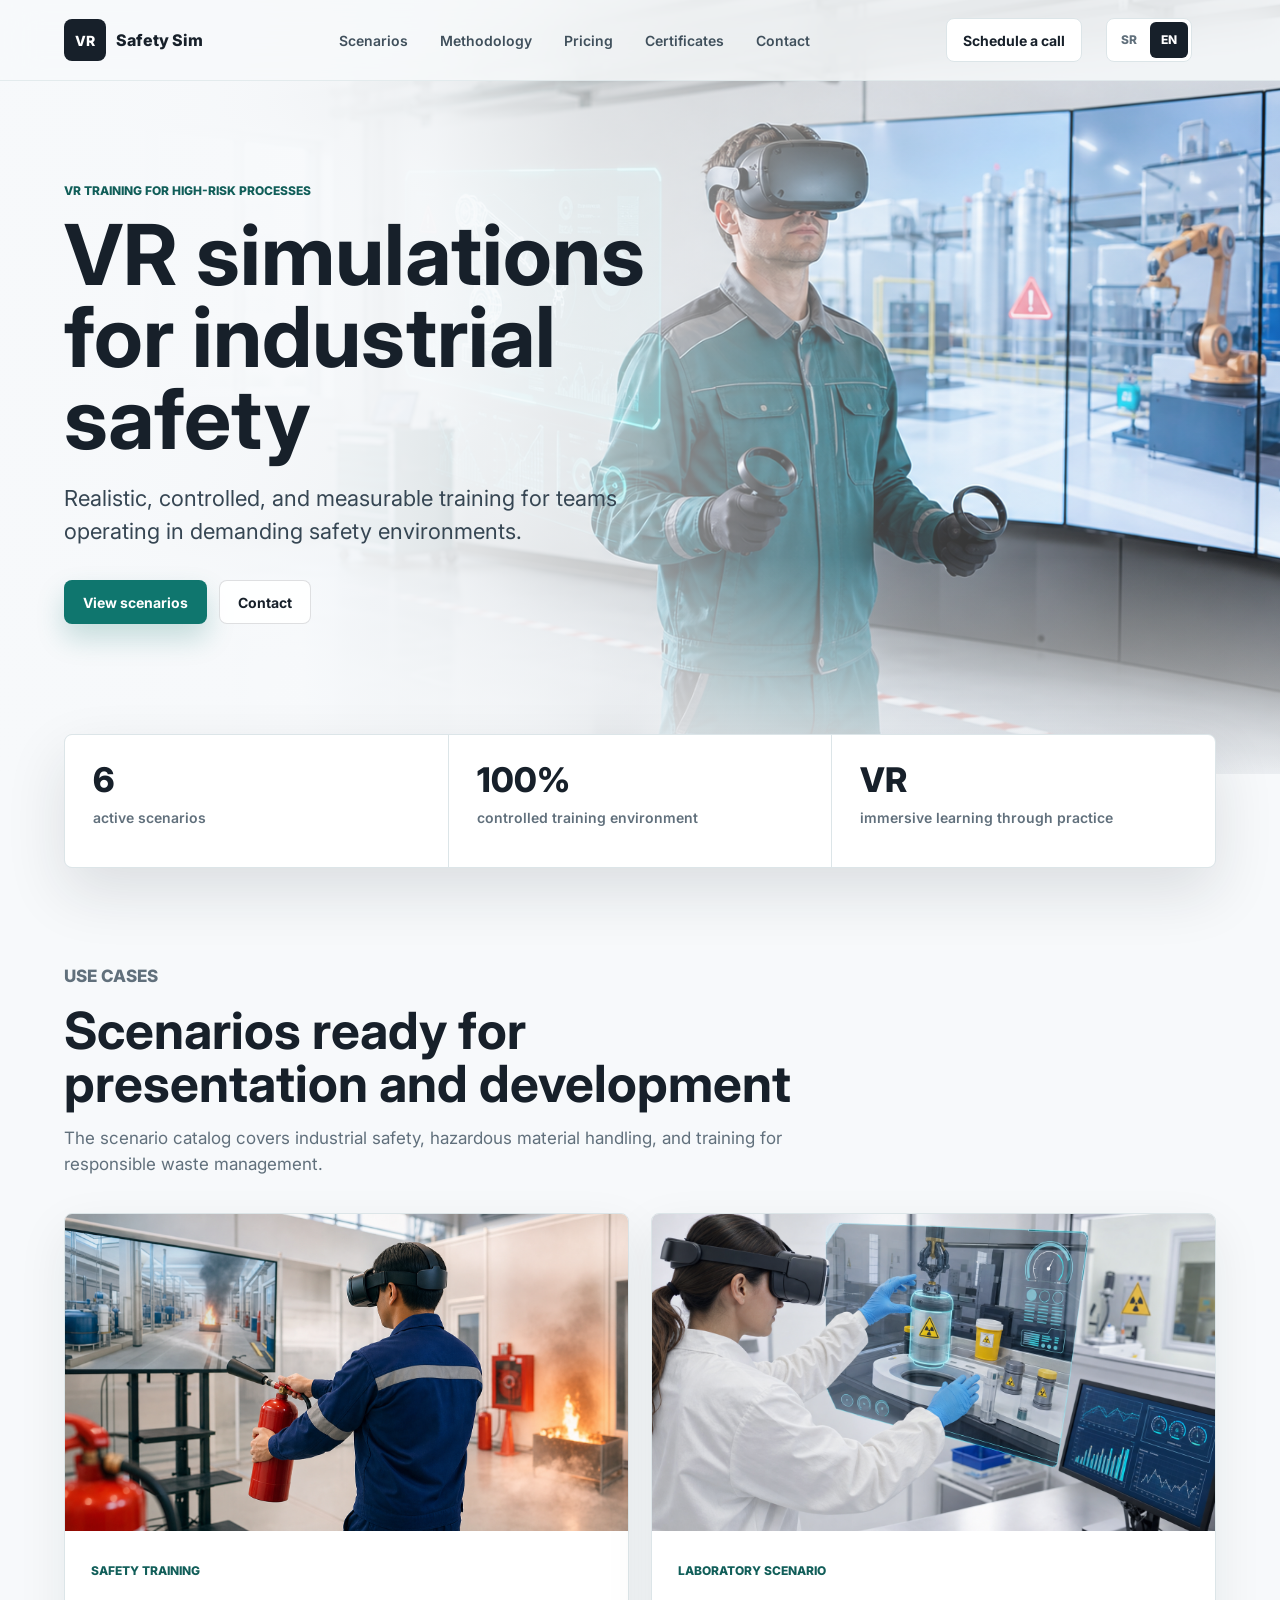
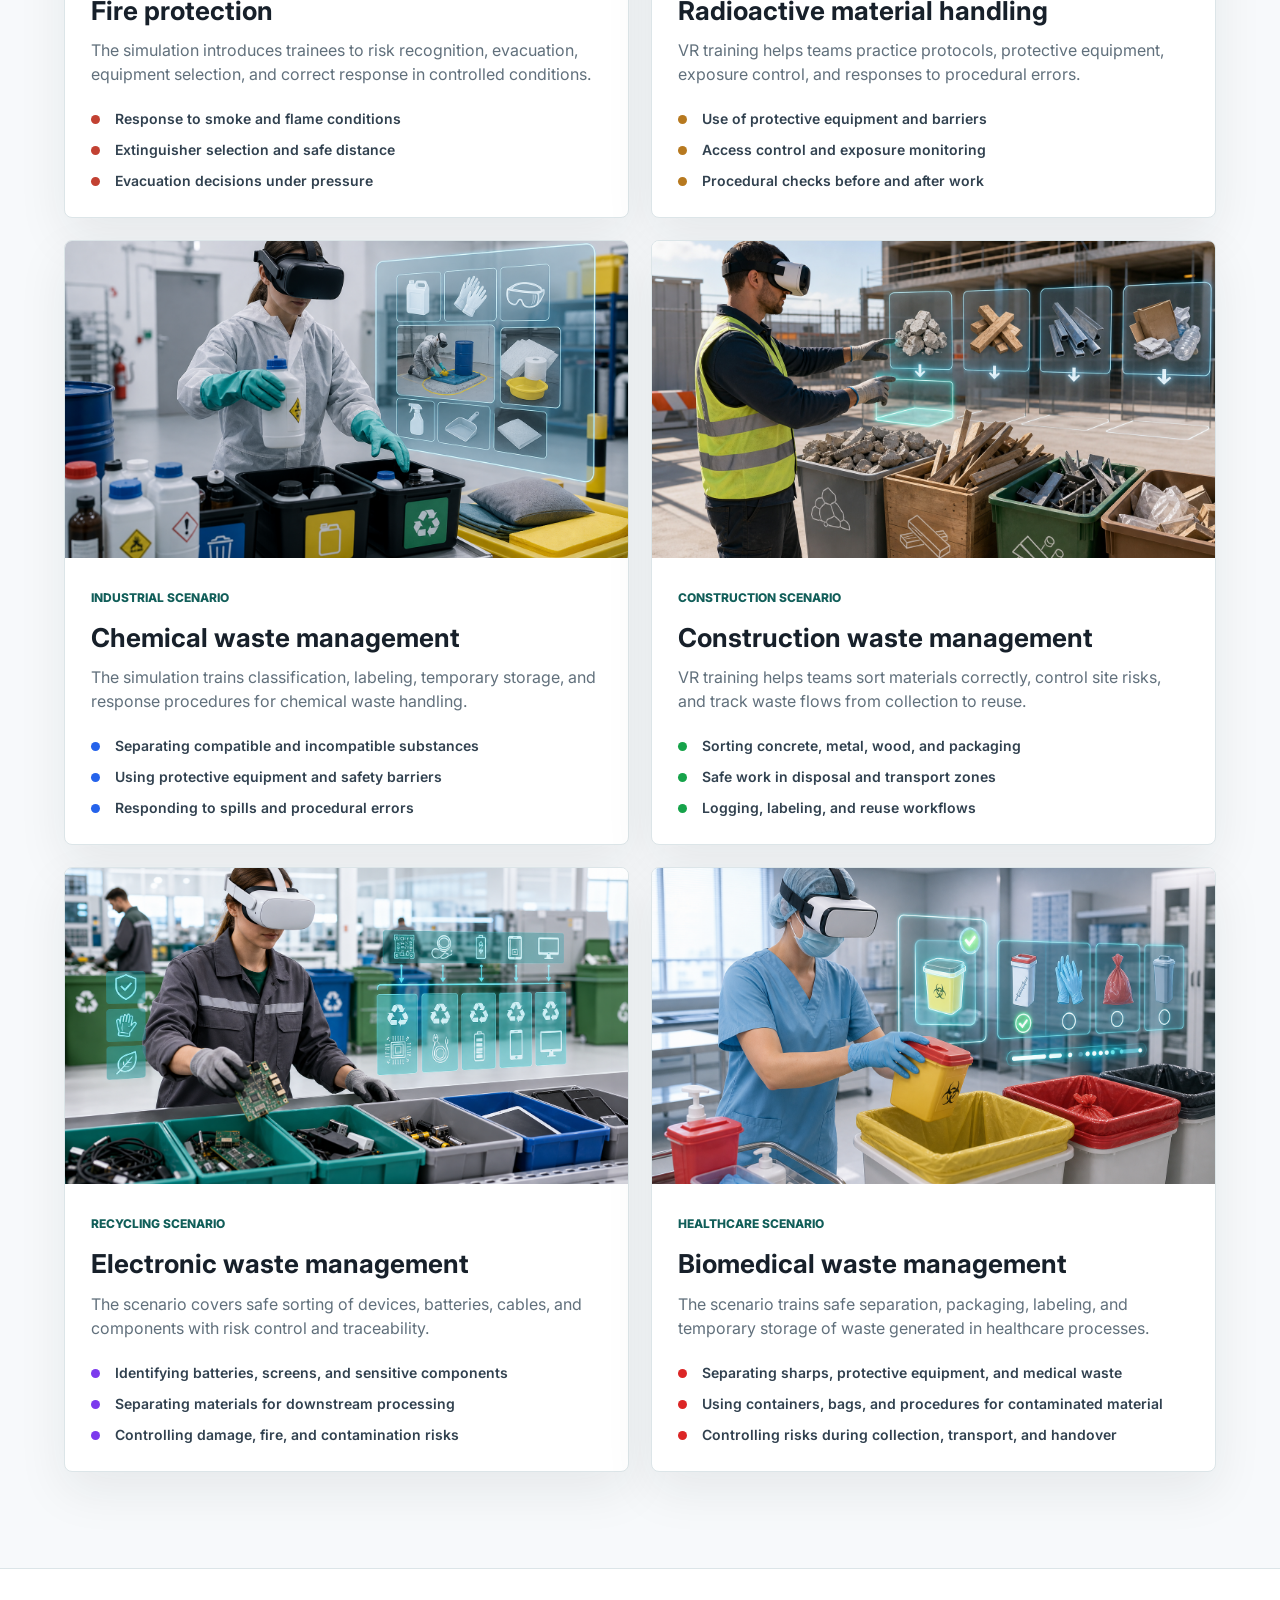
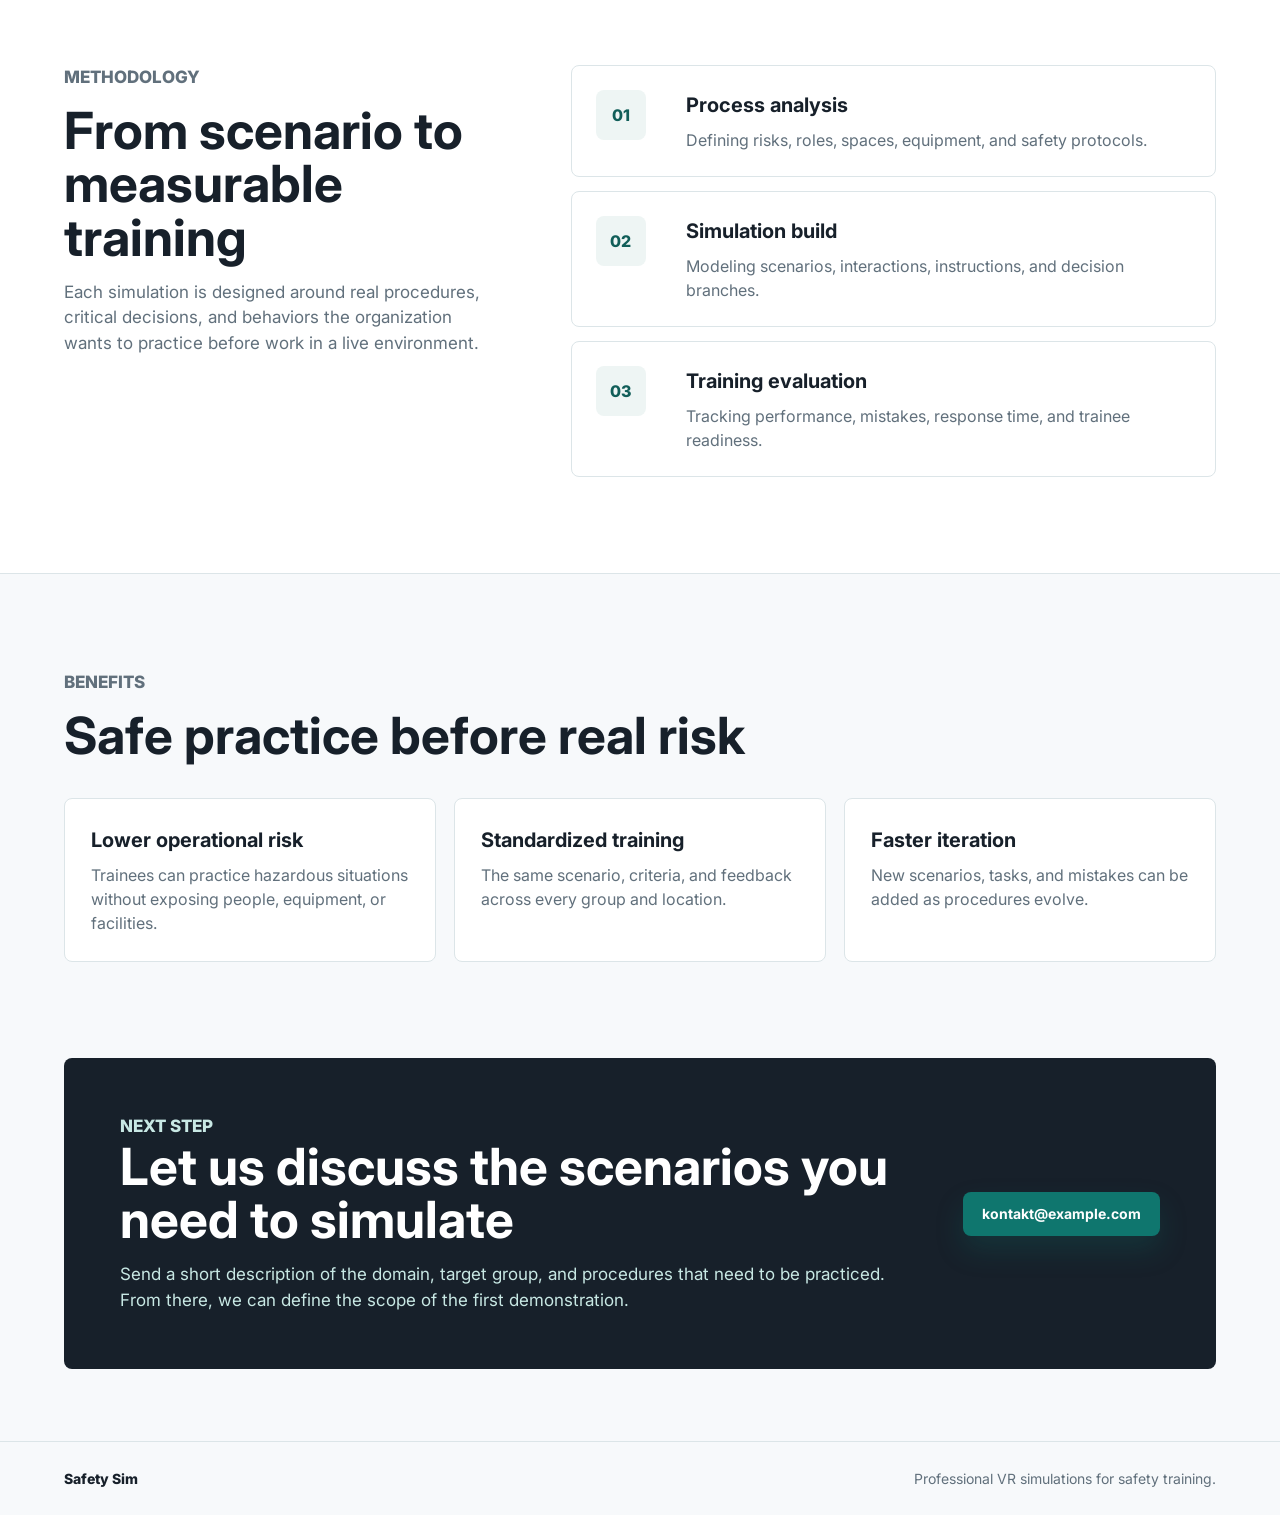
==== commit 23474fc8: "Add course certificates page" ====
--- a/index.html
+++ b/index.html
@@ -27,6 +27,7 @@
         <a href="#scenariji" data-i18n="nav.scenarios">Scenariji</a>
         <a href="#metodologija" data-i18n="nav.method">Metodologija</a>
         <a href="pricing.html" data-i18n="nav.pricing">Cene</a>
+        <a href="certificates.html" data-i18n="nav.certificates">Sertifikati</a>
         <a href="#kontakt" data-i18n="nav.contact">Kontakt</a>
       </nav>
 
--- a/styles.css
+++ b/styles.css
@@ -484,25 +484,35 @@
 }
 
 .pricing-hero {
-  padding: 144px clamp(20px, 5vw, 64px) 36px;
+  padding: 136px clamp(20px, 5vw, 64px) 44px;
   background:
     linear-gradient(180deg, rgba(238, 245, 244, 0.9), rgba(247, 249, 251, 0)),
     var(--page);
 }
 
+.pricing-hero-layout {
+  display: grid;
+  grid-template-columns: minmax(0, 1.1fr) minmax(360px, 0.9fr);
+  gap: clamp(28px, 5vw, 72px);
+  align-items: end;
+}
+
 .pricing-hero .section-heading {
-  width: min(860px, 100%);
+  width: min(760px, 100%);
+  margin-bottom: 0;
 }
 
 .pricing-hero h1 {
-  max-width: 860px;
+  max-width: 760px;
+  font-size: clamp(40px, 5vw, 66px);
+  line-height: 1.02;
 }
 
 .pricing-rate {
   display: grid;
   grid-template-columns: repeat(2, minmax(0, 1fr));
   gap: 1px;
-  width: min(780px, 100%);
+  width: 100%;
   overflow: hidden;
   border: 1px solid var(--line);
   border-radius: var(--radius);
@@ -513,7 +523,7 @@
 .pricing-rate > div {
   display: grid;
   gap: 8px;
-  padding: 28px;
+  padding: 24px;
   background: var(--surface);
 }
 
@@ -525,7 +535,7 @@
 }
 
 .pricing-rate strong {
-  font-size: clamp(36px, 5vw, 56px);
+  font-size: clamp(34px, 4vw, 48px);
   line-height: 1;
 }
 
@@ -537,7 +547,7 @@
 }
 
 .pricing-note {
-  margin: 18px 0 0;
+  margin: 14px 0 0;
 }
 
 .pricing-section {
@@ -547,14 +557,14 @@
 .pricing-grid {
   display: grid;
   grid-template-columns: repeat(3, minmax(0, 1fr));
-  gap: 18px;
+  gap: 20px;
 }
 
 .pricing-card {
   display: grid;
   align-content: start;
-  min-height: 430px;
-  padding: 28px;
+  min-height: 410px;
+  padding: 26px;
   border: 1px solid var(--line);
   border-radius: var(--radius);
   background: var(--surface);
@@ -567,8 +577,8 @@
 }
 
 .pricing-card h2 {
-  margin-bottom: 20px;
-  font-size: 30px;
+  margin-bottom: 18px;
+  font-size: 28px;
   line-height: 1.08;
 }
 
@@ -578,7 +588,8 @@
   margin-bottom: 20px;
   padding: 18px;
   border-radius: var(--radius);
-  background: var(--surface-soft);
+  background: #f5f8f9;
+  border: 1px solid var(--line);
 }
 
 .price-lines strong {
@@ -600,6 +611,60 @@
   border: 1px solid var(--line);
   border-radius: var(--radius);
   background: var(--surface);
+}
+
+.pricing-cta {
+  margin-top: 72px;
+}
+
+.certificate-hero {
+  padding: 136px clamp(20px, 5vw, 64px) 56px;
+  background:
+    linear-gradient(180deg, rgba(238, 245, 244, 0.9), rgba(247, 249, 251, 0)),
+    var(--page);
+}
+
+.certificate-layout {
+  display: grid;
+  grid-template-columns: minmax(0, 0.8fr) minmax(420px, 1.2fr);
+  gap: clamp(28px, 5vw, 72px);
+  align-items: center;
+}
+
+.certificate-hero h1 {
+  max-width: 720px;
+  font-size: clamp(40px, 5vw, 66px);
+  line-height: 1.02;
+}
+
+.certificate-preview-card {
+  overflow: hidden;
+  border: 1px solid var(--line);
+  border-radius: var(--radius);
+  background: var(--surface);
+  box-shadow: var(--shadow);
+}
+
+.certificate-preview-copy {
+  padding: 24px 24px 0;
+}
+
+.certificate-preview-copy p {
+  color: var(--muted);
+  font-size: 15px;
+}
+
+.certificate-image {
+  width: 100%;
+  padding: 24px;
+}
+
+.certificate-features {
+  padding-top: 48px;
+}
+
+.certificate-cta {
+  margin-top: 0;
 }
 
 .included-list h3 {
@@ -649,7 +714,7 @@
   font-weight: 800;
 }
 
-@media (max-width: 900px) {
+@media (max-width: 1080px) {
   .site-header {
     grid-template-columns: auto 1fr auto auto;
   }
@@ -681,6 +746,40 @@
   .site-header.is-open .main-nav a {
     padding: 14px;
   }
+}
+
+@media (max-width: 900px) {
+  .site-header {
+    grid-template-columns: auto 1fr auto auto;
+  }
+
+  .main-nav,
+  .header-action {
+    display: none;
+  }
+
+  .nav-toggle {
+    justify-self: end;
+    display: grid;
+    gap: 4px;
+  }
+
+  .site-header.is-open .main-nav {
+    position: absolute;
+    inset: 72px 20px auto;
+    display: grid;
+    justify-self: stretch;
+    gap: 4px;
+    padding: 10px;
+    border: 1px solid var(--line);
+    border-radius: var(--radius);
+    background: var(--surface);
+    box-shadow: var(--shadow);
+  }
+
+  .site-header.is-open .main-nav a {
+    padding: 14px;
+  }
 
   .hero {
     min-height: 82vh;
@@ -701,6 +800,8 @@
   .scenario-grid,
   .method-layout,
   .benefit-grid,
+  .pricing-hero-layout,
+  .certificate-layout,
   .pricing-rate,
   .pricing-grid,
   .contact-section {
@@ -732,6 +833,22 @@
 
   .pricing-hero {
     padding: 112px 18px 28px;
+  }
+
+  .certificate-hero {
+    padding: 112px 18px 40px;
+  }
+
+  .pricing-hero h1 {
+    font-size: 40px;
+  }
+
+  .certificate-hero h1 {
+    font-size: 40px;
+  }
+
+  .pricing-rate > div {
+    padding: 20px;
   }
 
   .section {
@@ -748,6 +865,7 @@
   .intro-grid > div,
   .scenario-body,
   .pricing-card,
+  .certificate-image,
   .benefit-grid article {
     padding: 22px;
   }
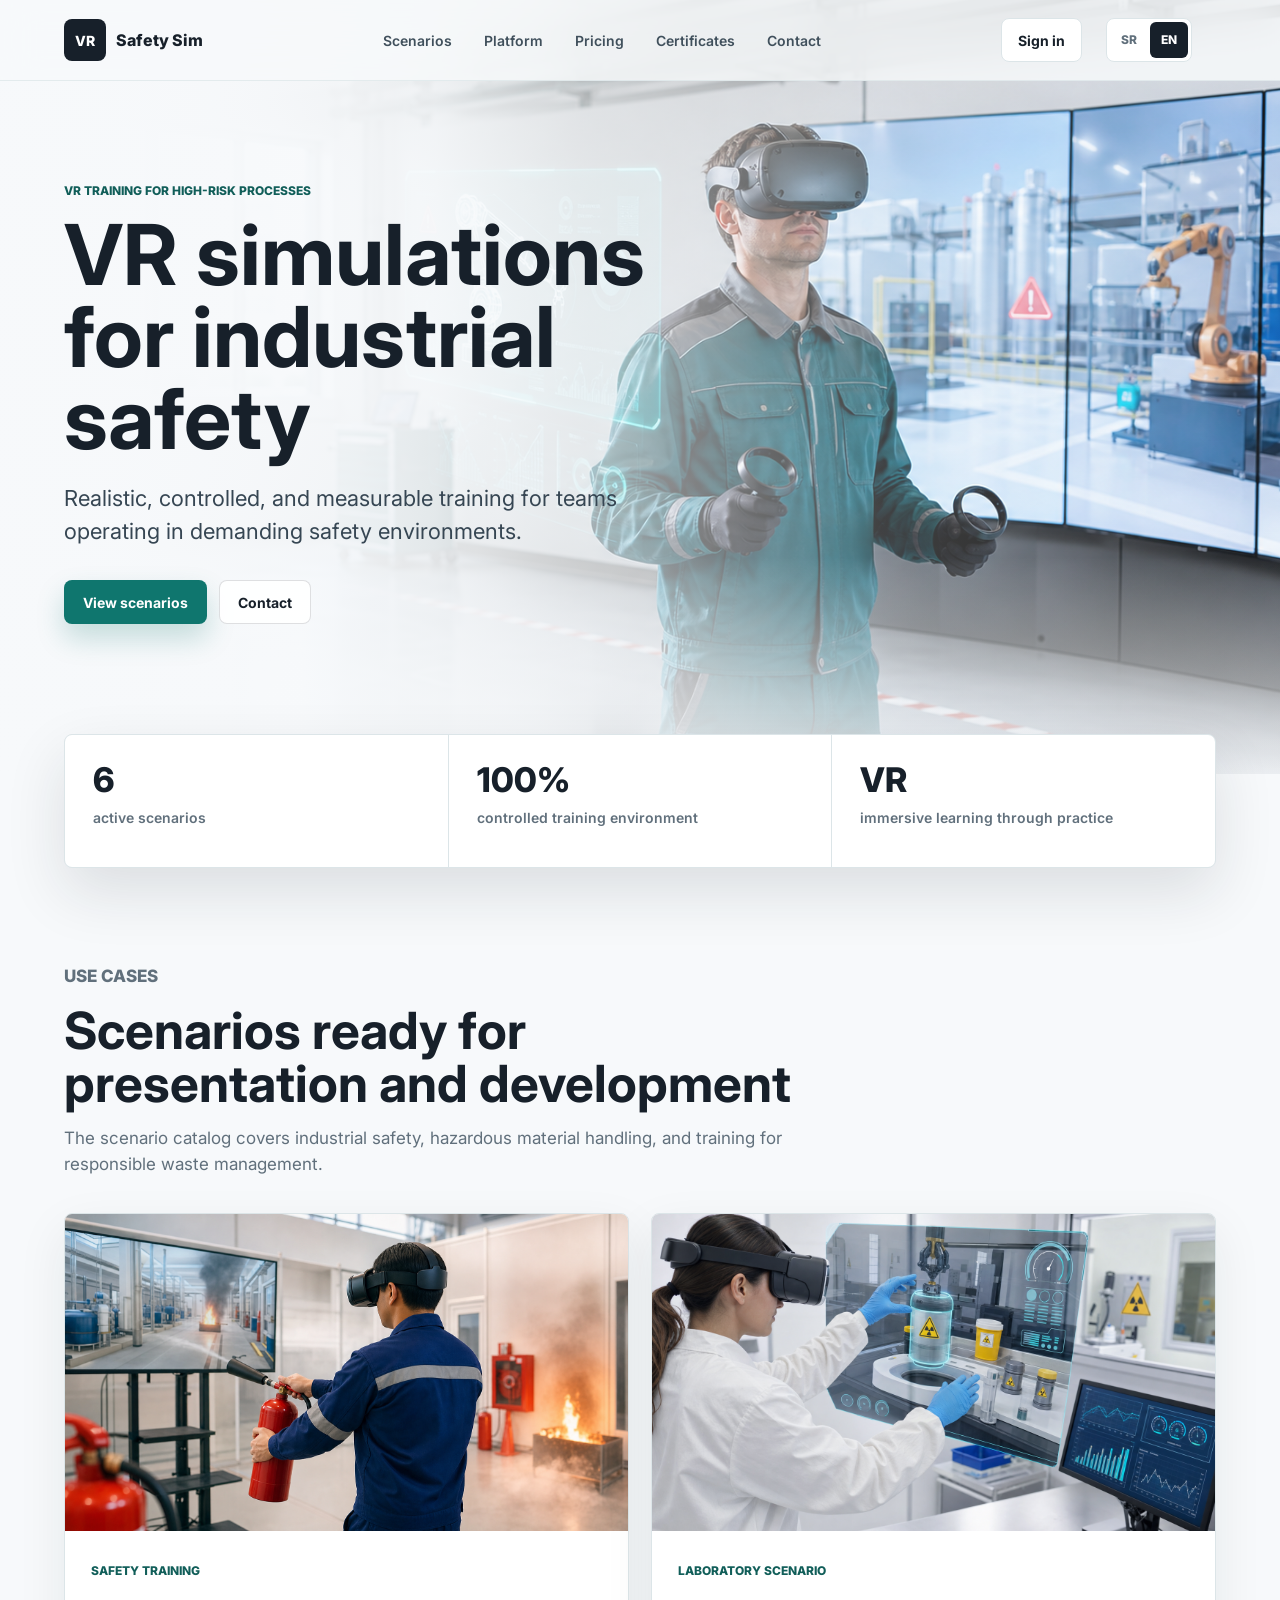
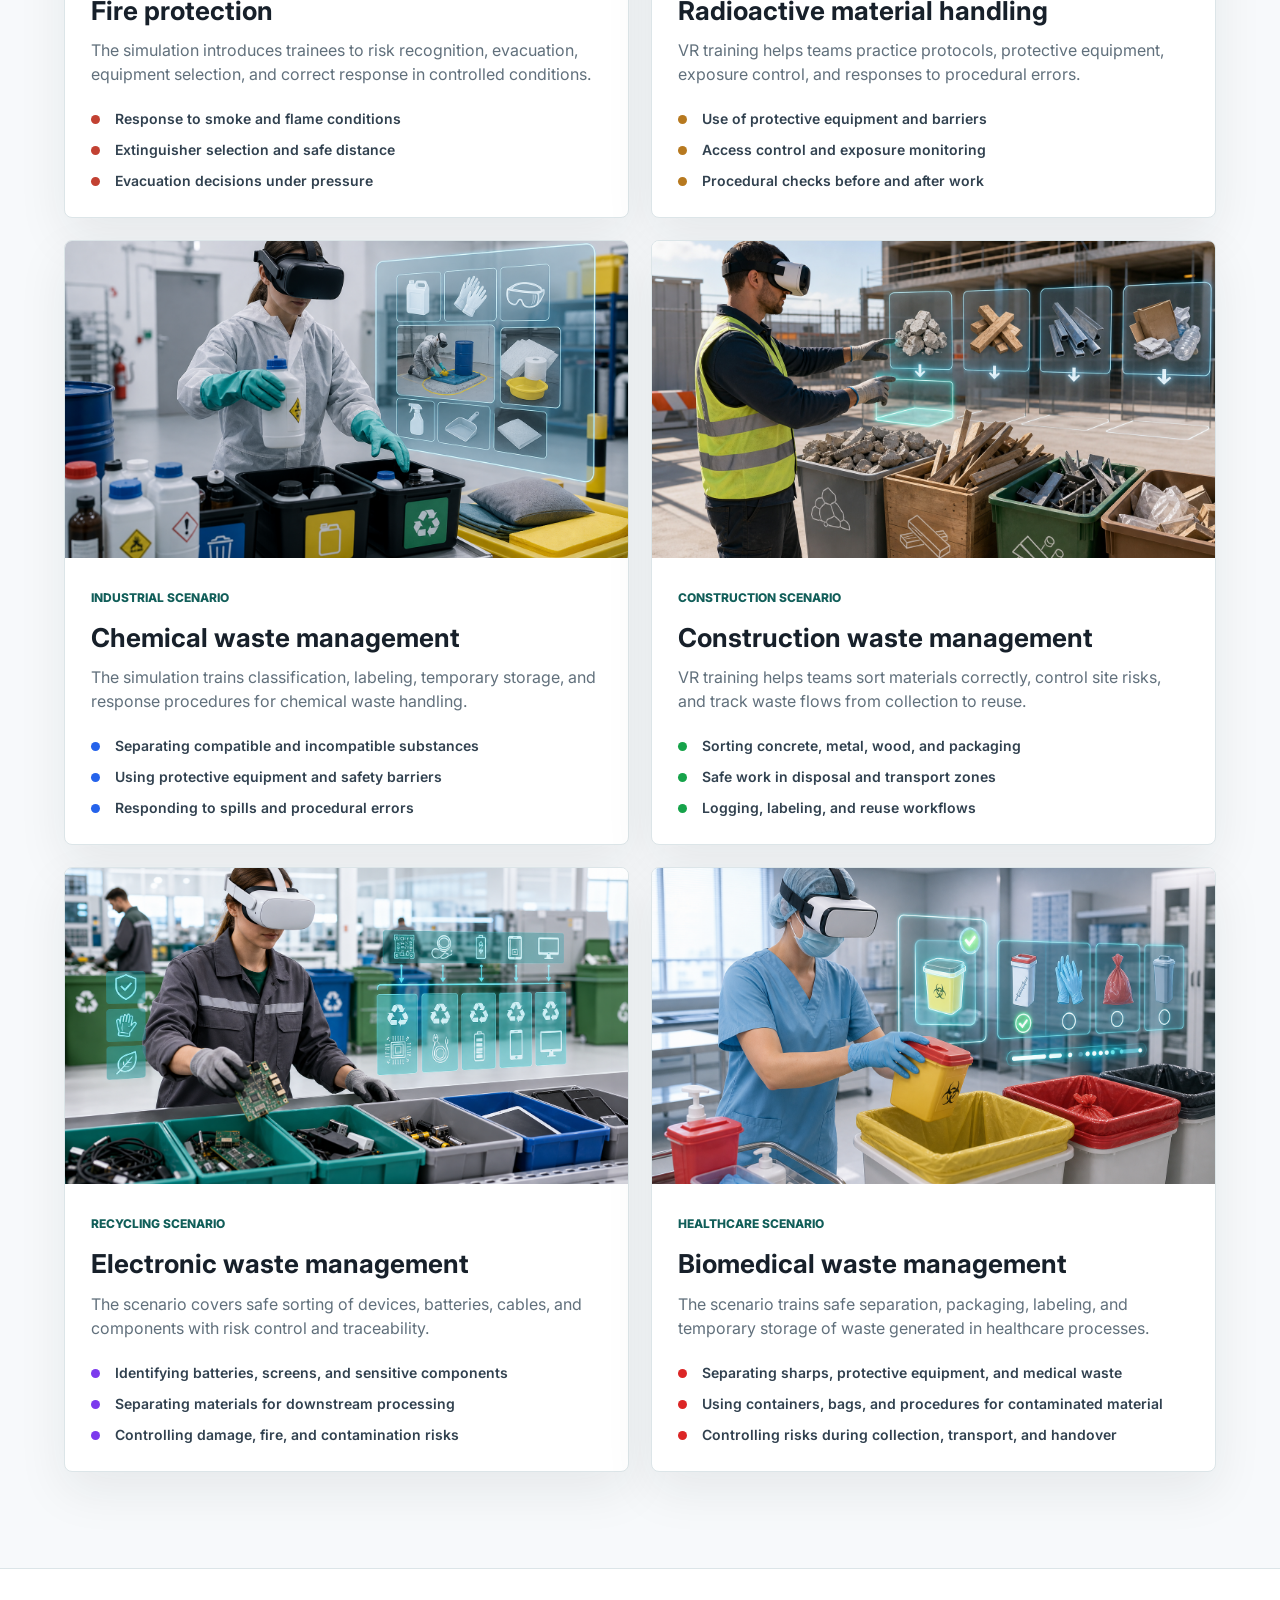
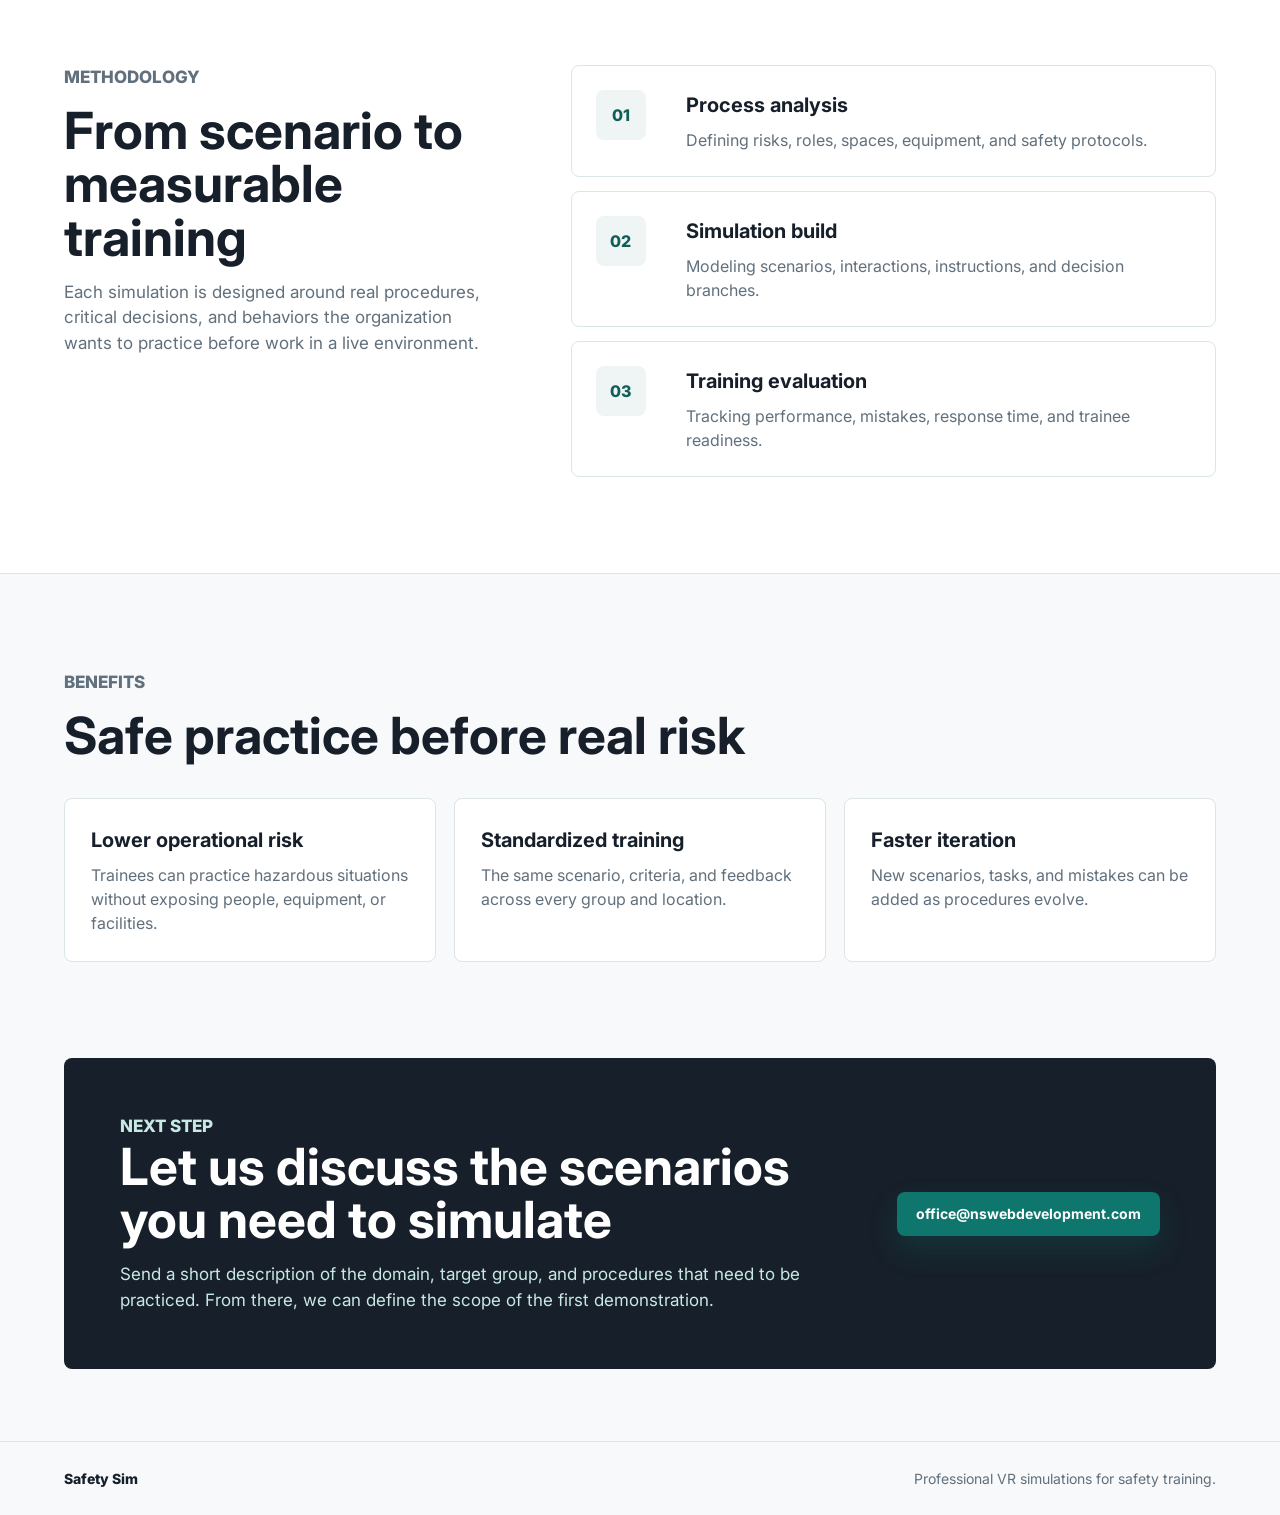
==== commit a9117b97: "Add frontend platform pages" ====
--- a/index.html
+++ b/index.html
@@ -25,13 +25,13 @@
 
       <nav class="main-nav" aria-label="Glavna navigacija" data-i18n-aria-label="nav.label">
         <a href="#scenariji" data-i18n="nav.scenarios">Scenariji</a>
-        <a href="#metodologija" data-i18n="nav.method">Metodologija</a>
+        <a href="platform.html" data-i18n="nav.platform">Platforma</a>
         <a href="pricing.html" data-i18n="nav.pricing">Cene</a>
         <a href="certificates.html" data-i18n="nav.certificates">Sertifikati</a>
         <a href="#kontakt" data-i18n="nav.contact">Kontakt</a>
       </nav>
 
-      <a class="header-action" href="#kontakt" data-i18n="nav.cta">Zakazite razgovor</a>
+      <a class="header-action" href="login.html" data-i18n="nav.login">Prijava</a>
 
       <div class="language-switch" aria-label="Izbor jezika" data-i18n-aria-label="language.label">
         <button type="button" data-language-option="sr" aria-pressed="true">SR</button>
@@ -158,7 +158,7 @@
             Na osnovu toga se definise obim prve demonstracije.
           </p>
         </div>
-        <a class="button primary" href="mailto:kontakt@example.com">kontakt@example.com</a>
+        <a class="button primary" href="mailto:office@nswebdevelopment.com">office@nswebdevelopment.com</a>
       </section>
     </main>
 
--- a/styles.css
+++ b/styles.css
@@ -667,6 +667,319 @@
   margin-top: 0;
 }
 
+.app-hero,
+.platform-shell {
+  padding: 136px clamp(20px, 5vw, 64px) 72px;
+  background:
+    linear-gradient(180deg, rgba(238, 245, 244, 0.9), rgba(247, 249, 251, 0)),
+    var(--page);
+}
+
+.app-hero {
+  display: grid;
+  grid-template-columns: minmax(0, 0.9fr) minmax(420px, 0.85fr);
+  gap: clamp(28px, 5vw, 72px);
+  align-items: start;
+}
+
+.app-hero-copy h1,
+.platform-topbar h1 {
+  max-width: 780px;
+  font-size: clamp(40px, 5vw, 66px);
+  line-height: 1.02;
+}
+
+.app-hero-copy p,
+.platform-topbar p {
+  max-width: 640px;
+  color: var(--muted);
+  font-size: 17px;
+}
+
+.auth-panel,
+.dashboard-panel {
+  border: 1px solid var(--line);
+  border-radius: var(--radius);
+  background: var(--surface);
+  box-shadow: 0 18px 50px rgba(23, 32, 42, 0.08);
+}
+
+.auth-panel {
+  padding: 24px;
+}
+
+.auth-tabs {
+  display: grid;
+  grid-template-columns: repeat(2, minmax(0, 1fr));
+  gap: 4px;
+  margin-bottom: 22px;
+  padding: 4px;
+  border: 1px solid var(--line);
+  border-radius: var(--radius);
+  background: #f5f8f9;
+}
+
+.auth-tabs button {
+  min-height: 42px;
+  border: 0;
+  border-radius: 6px;
+  background: transparent;
+  color: var(--muted);
+  cursor: pointer;
+  font: inherit;
+  font-size: 14px;
+  font-weight: 800;
+}
+
+.auth-tabs button[aria-selected="true"] {
+  background: var(--surface);
+  color: var(--ink);
+  box-shadow: 0 8px 20px rgba(23, 32, 42, 0.08);
+}
+
+.auth-form {
+  display: none;
+  gap: 16px;
+}
+
+.auth-form.is-active {
+  display: grid;
+}
+
+.auth-form label {
+  display: grid;
+  gap: 8px;
+  color: #31414f;
+  font-size: 14px;
+  font-weight: 800;
+}
+
+.auth-form input {
+  width: 100%;
+  min-height: 46px;
+  border: 1px solid var(--line);
+  border-radius: var(--radius);
+  background: #fbfdfe;
+  color: var(--ink);
+  font: inherit;
+  padding: 0 14px;
+}
+
+.auth-form input:focus {
+  border-color: rgba(15, 118, 110, 0.6);
+  outline: 3px solid rgba(15, 118, 110, 0.12);
+}
+
+.form-grid,
+.auth-support-grid {
+  display: grid;
+  grid-template-columns: repeat(2, minmax(0, 1fr));
+  gap: 16px;
+}
+
+.auth-support-grid article {
+  border: 1px solid var(--line);
+  border-radius: var(--radius);
+  background: var(--surface);
+  padding: 28px;
+}
+
+.auth-support-grid h2 {
+  margin-bottom: 12px;
+  font-size: 28px;
+  line-height: 1.12;
+}
+
+.auth-support-grid p {
+  margin-bottom: 0;
+  color: var(--muted);
+}
+
+.platform-topbar {
+  display: grid;
+  grid-template-columns: minmax(0, 1fr) auto;
+  gap: 24px;
+  align-items: end;
+  margin-bottom: 28px;
+}
+
+.dashboard-metrics {
+  display: grid;
+  grid-template-columns: repeat(4, minmax(0, 1fr));
+  gap: 1px;
+  overflow: hidden;
+  margin-bottom: 22px;
+  border: 1px solid var(--line);
+  border-radius: var(--radius);
+  background: var(--line);
+  box-shadow: var(--shadow);
+}
+
+.dashboard-metrics article {
+  display: grid;
+  gap: 8px;
+  min-height: 118px;
+  padding: 22px;
+  background: var(--surface);
+}
+
+.dashboard-metrics span {
+  color: var(--muted);
+  font-size: 13px;
+  font-weight: 800;
+  text-transform: uppercase;
+}
+
+.dashboard-metrics strong {
+  font-size: 34px;
+  line-height: 1;
+}
+
+.dashboard-grid {
+  display: grid;
+  grid-template-columns: minmax(0, 1.4fr) minmax(320px, 0.6fr);
+  gap: 22px;
+  margin-bottom: 22px;
+}
+
+.dashboard-panel {
+  padding: 24px;
+}
+
+.large-panel {
+  min-height: 520px;
+}
+
+.panel-heading {
+  display: flex;
+  justify-content: space-between;
+  gap: 18px;
+  align-items: start;
+  margin-bottom: 20px;
+}
+
+.panel-heading h2 {
+  margin-bottom: 0;
+  font-size: 26px;
+  line-height: 1.12;
+}
+
+.panel-heading a {
+  color: var(--teal-dark);
+  font-size: 14px;
+  font-weight: 800;
+}
+
+.course-list,
+.worker-list {
+  display: grid;
+  gap: 12px;
+}
+
+.course-item {
+  display: grid;
+  grid-template-columns: 76px 1fr auto;
+  gap: 16px;
+  align-items: center;
+  padding: 14px;
+  border: 1px solid var(--line);
+  border-radius: var(--radius);
+  background: #fbfdfe;
+}
+
+.course-item img {
+  width: 76px;
+  aspect-ratio: 1;
+  border-radius: var(--radius);
+  object-fit: cover;
+}
+
+.course-item h3,
+.worker-item h3 {
+  margin-bottom: 4px;
+  font-size: 17px;
+  line-height: 1.2;
+}
+
+.course-item p,
+.worker-item p {
+  margin-bottom: 0;
+  color: var(--muted);
+  font-size: 14px;
+}
+
+.status-pill {
+  display: inline-flex;
+  min-width: 104px;
+  min-height: 34px;
+  align-items: center;
+  justify-content: center;
+  border-radius: var(--radius);
+  background: var(--surface-soft);
+  color: var(--teal-dark);
+  font-size: 12px;
+  font-weight: 800;
+  text-transform: uppercase;
+}
+
+.worker-item {
+  display: grid;
+  gap: 6px;
+  padding: 16px;
+  border: 1px solid var(--line);
+  border-radius: var(--radius);
+  background: #fbfdfe;
+}
+
+.worker-progress {
+  overflow: hidden;
+  height: 8px;
+  border-radius: 999px;
+  background: #e4ecef;
+}
+
+.worker-progress span {
+  display: block;
+  height: 100%;
+  border-radius: inherit;
+  background: var(--teal);
+}
+
+.certificate-log {
+  box-shadow: none;
+}
+
+.records-table {
+  display: grid;
+  gap: 1px;
+  overflow: hidden;
+  border: 1px solid var(--line);
+  border-radius: var(--radius);
+  background: var(--line);
+}
+
+.records-head,
+.record-row {
+  display: grid;
+  grid-template-columns: 1fr 1.2fr 0.7fr 0.7fr;
+  gap: 16px;
+  padding: 14px 16px;
+  background: var(--surface);
+}
+
+.records-head {
+  color: var(--muted);
+  font-size: 12px;
+  font-weight: 800;
+  text-transform: uppercase;
+}
+
+.record-row {
+  color: #31414f;
+  font-size: 14px;
+  font-weight: 700;
+}
+
 .included-list h3 {
   margin: 0;
   font-size: 18px;
@@ -802,6 +1115,11 @@
   .benefit-grid,
   .pricing-hero-layout,
   .certificate-layout,
+  .app-hero,
+  .auth-support-grid,
+  .platform-topbar,
+  .dashboard-metrics,
+  .dashboard-grid,
   .pricing-rate,
   .pricing-grid,
   .contact-section {
@@ -837,6 +1155,11 @@
 
   .certificate-hero {
     padding: 112px 18px 40px;
+  }
+
+  .app-hero,
+  .platform-shell {
+    padding: 112px 18px 48px;
   }
 
   .pricing-hero h1 {
@@ -866,8 +1189,32 @@
   .scenario-body,
   .pricing-card,
   .certificate-image,
+  .auth-panel,
+  .dashboard-panel,
   .benefit-grid article {
     padding: 22px;
+  }
+
+  .course-item {
+    grid-template-columns: 60px 1fr;
+  }
+
+  .course-item img {
+    width: 60px;
+  }
+
+  .course-item .status-pill {
+    grid-column: 1 / -1;
+    width: 100%;
+  }
+
+  .records-head {
+    display: none;
+  }
+
+  .record-row {
+    grid-template-columns: 1fr;
+    gap: 6px;
   }
 
   .steps article {
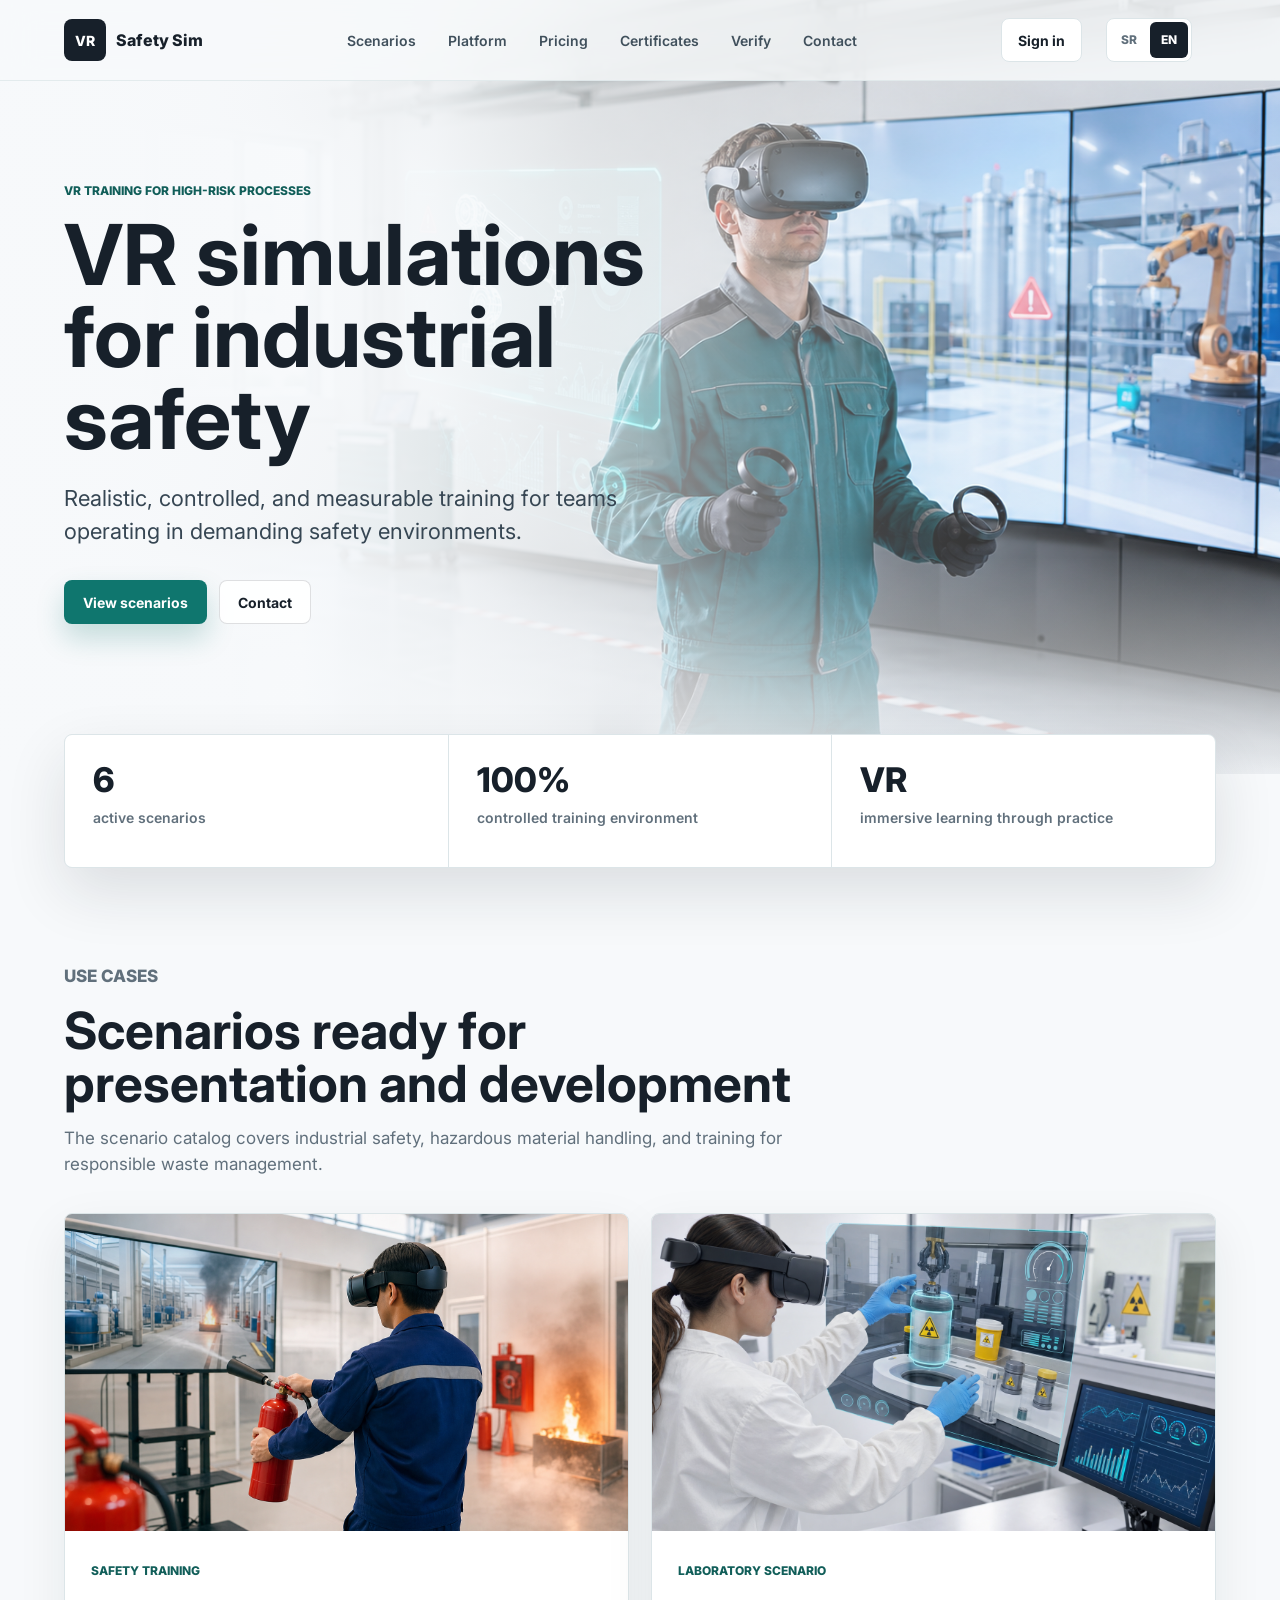
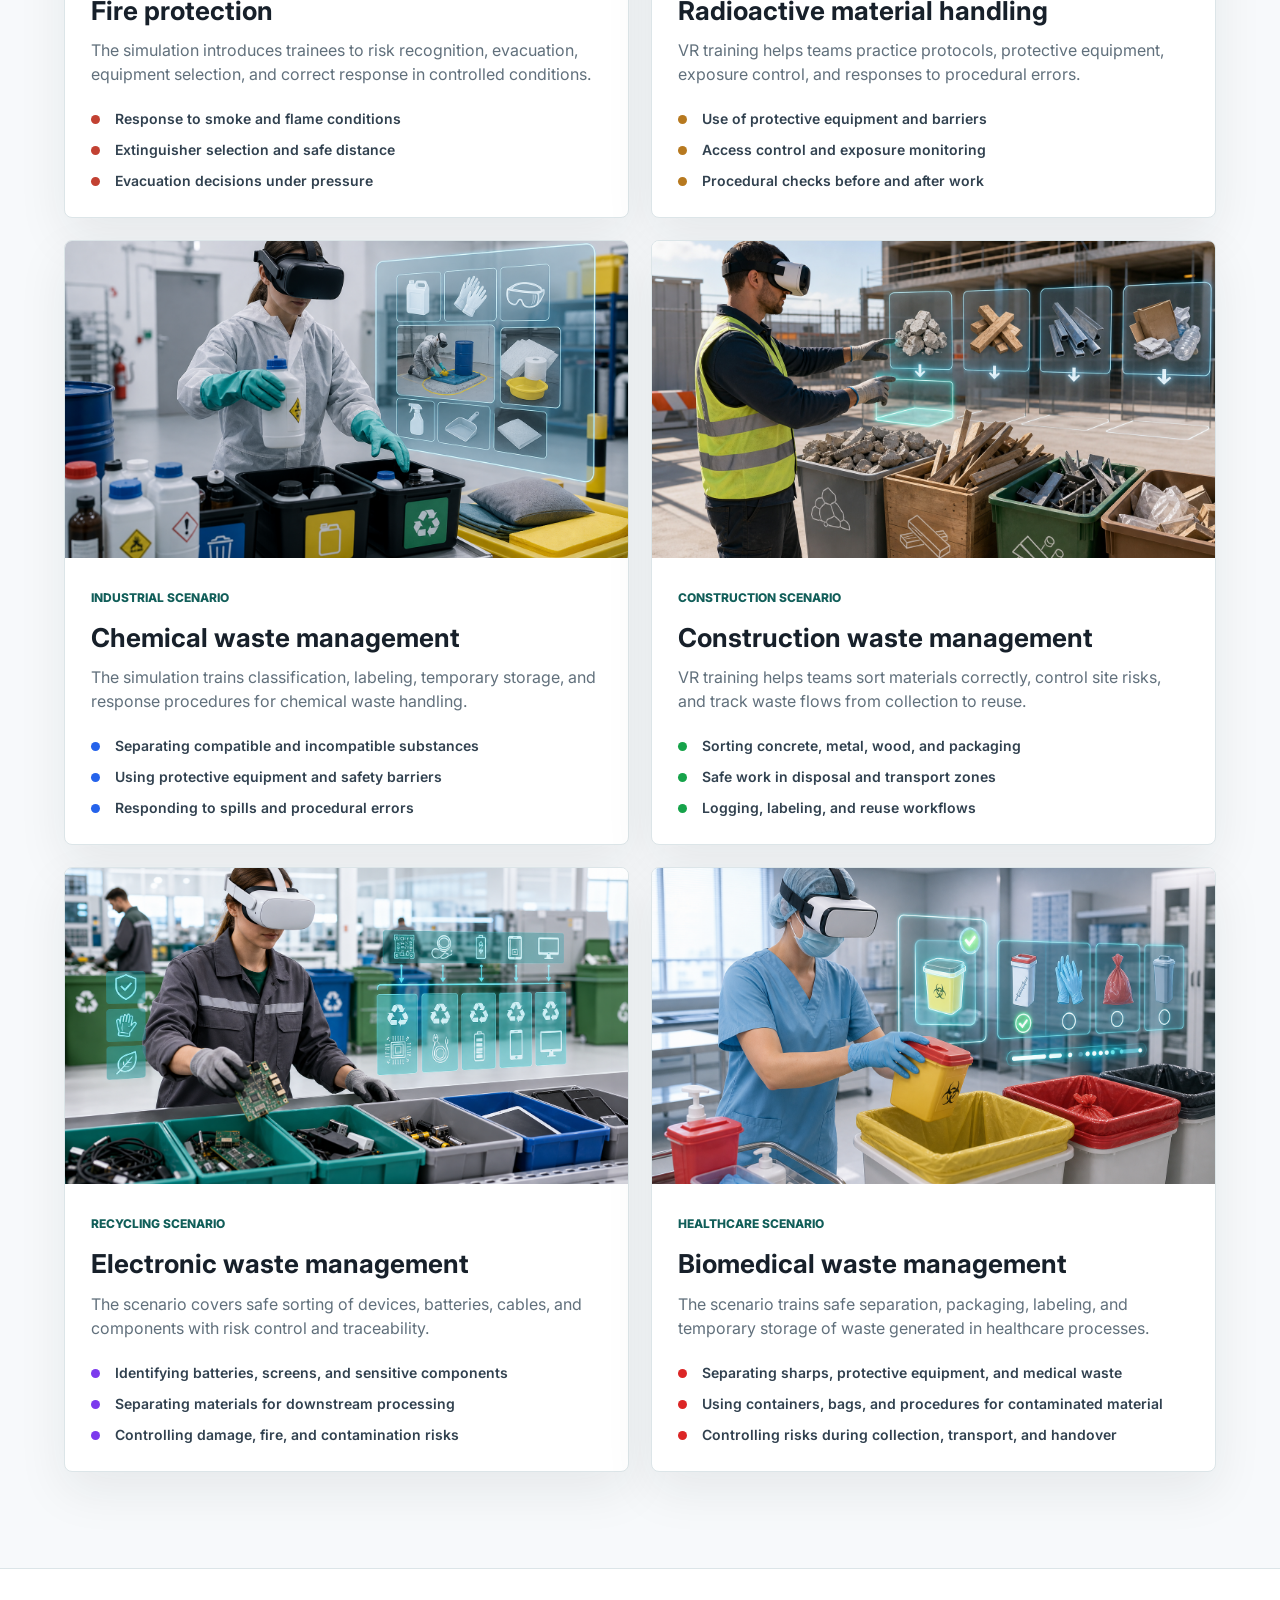
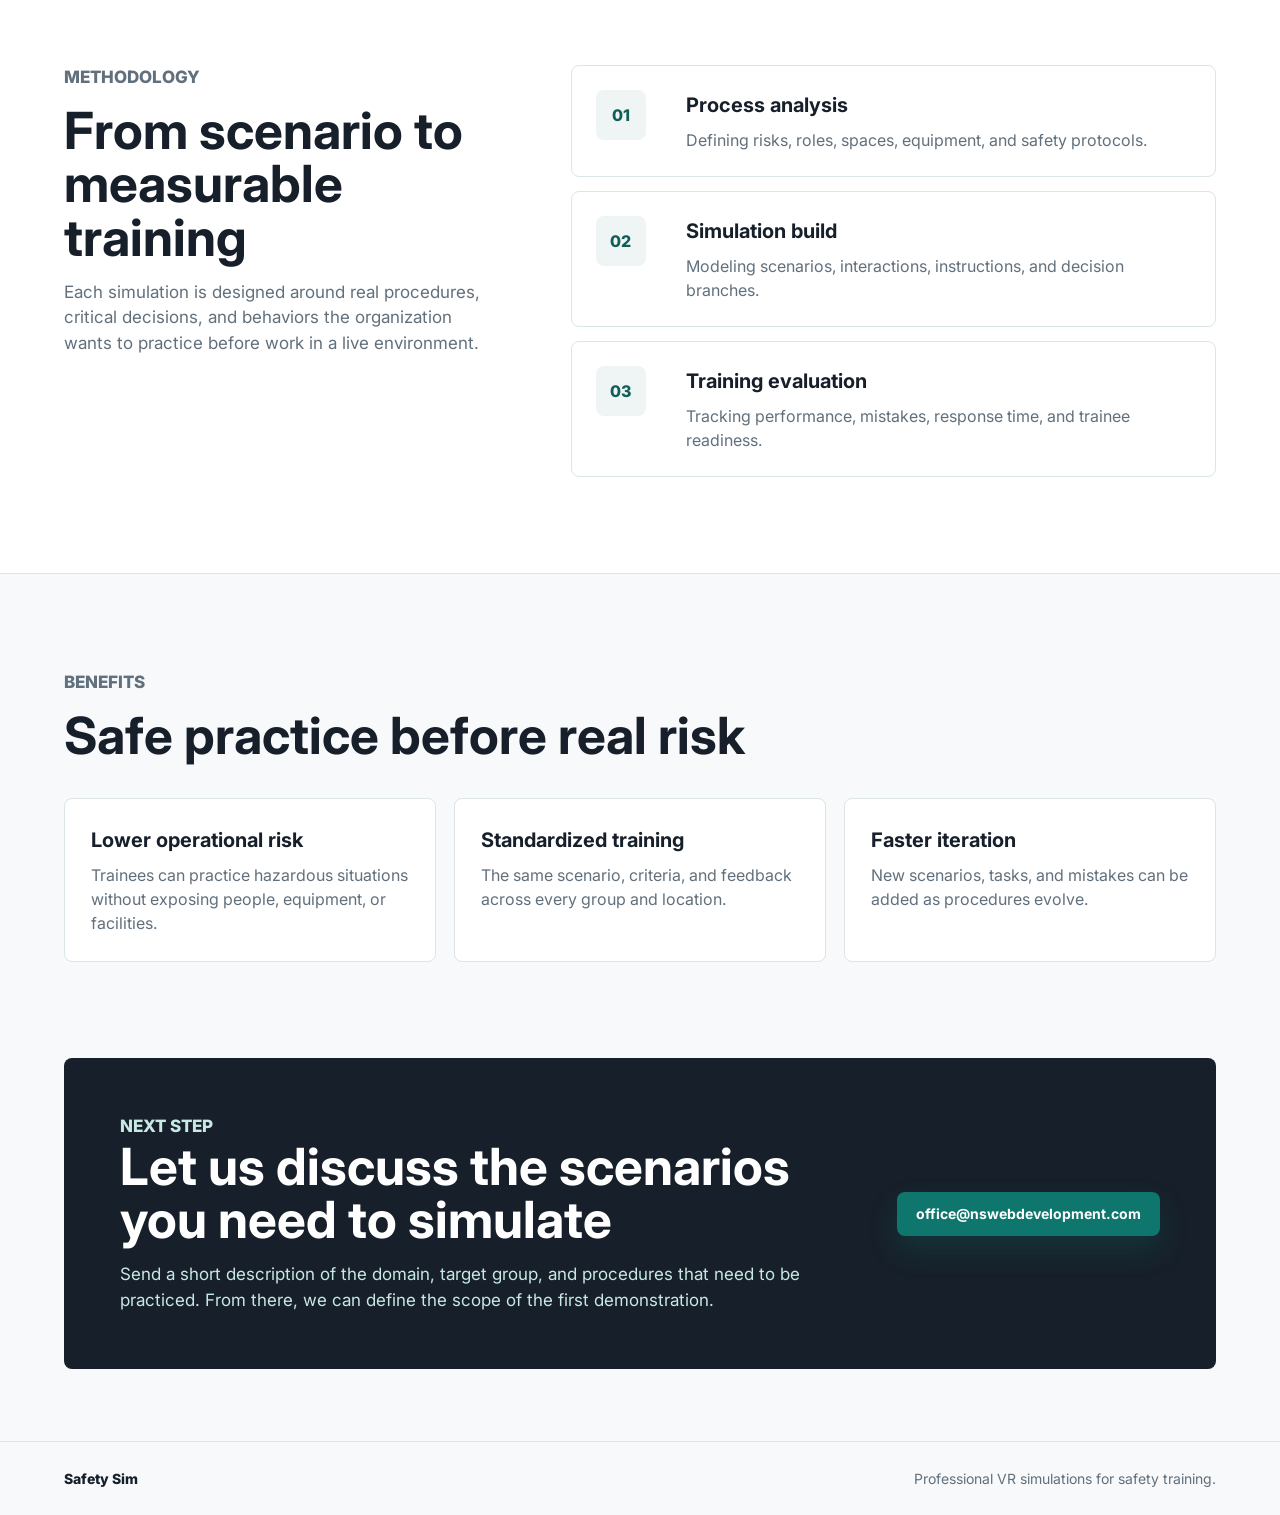
==== commit ae96c199: "Add training management workflows" ====
--- a/index.html
+++ b/index.html
@@ -28,6 +28,7 @@
         <a href="platform.html" data-i18n="nav.platform">Platforma</a>
         <a href="pricing.html" data-i18n="nav.pricing">Cene</a>
         <a href="certificates.html" data-i18n="nav.certificates">Sertifikati</a>
+        <a href="verify.html" data-i18n="nav.verify">Provera</a>
         <a href="#kontakt" data-i18n="nav.contact">Kontakt</a>
       </nav>
 
--- a/styles.css
+++ b/styles.css
@@ -663,6 +663,177 @@
   padding-top: 48px;
 }
 
+.certificate-generator {
+  padding-top: 56px;
+  background: var(--surface);
+  border-block: 1px solid var(--line);
+}
+
+.certificate-generator-layout {
+  display: grid;
+  grid-template-columns: minmax(300px, 0.55fr) minmax(0, 1.45fr);
+  gap: clamp(24px, 4vw, 56px);
+  align-items: start;
+}
+
+.certificate-form {
+  display: grid;
+  gap: 18px;
+  padding: 24px;
+  border: 1px solid var(--line);
+  border-radius: var(--radius);
+  background: #fbfdfe;
+}
+
+.certificate-form label {
+  display: grid;
+  gap: 8px;
+  color: #31414f;
+  font-size: 14px;
+  font-weight: 800;
+}
+
+.certificate-form input,
+.certificate-form select {
+  width: 100%;
+  min-height: 46px;
+  border: 1px solid var(--line);
+  border-radius: var(--radius);
+  background: var(--surface);
+  color: var(--ink);
+  font: inherit;
+  padding: 0 14px;
+}
+
+.certificate-form input:focus,
+.certificate-form select:focus {
+  border-color: rgba(15, 118, 110, 0.6);
+  outline: 3px solid rgba(15, 118, 110, 0.12);
+}
+
+.certificate-form-actions {
+  display: grid;
+  grid-template-columns: repeat(3, minmax(0, 1fr));
+  gap: 10px;
+  padding-top: 4px;
+}
+
+.generated-certificate-frame {
+  overflow: hidden;
+  aspect-ratio: 1200 / 850;
+  width: 100%;
+  border: 1px solid var(--line);
+  border-radius: var(--radius);
+  background: var(--surface);
+  box-shadow: var(--shadow);
+}
+
+.generated-certificate {
+  display: block;
+  width: 100%;
+  height: 100%;
+}
+
+.verify-hero {
+  display: grid;
+  grid-template-columns: minmax(0, 0.8fr) minmax(360px, 0.6fr);
+  gap: clamp(28px, 5vw, 72px);
+  align-items: start;
+  padding: 136px clamp(20px, 5vw, 64px) 72px;
+  background:
+    linear-gradient(180deg, rgba(238, 245, 244, 0.9), rgba(247, 249, 251, 0)),
+    var(--page);
+}
+
+.verify-hero h1 {
+  max-width: 760px;
+  font-size: clamp(40px, 5vw, 66px);
+  line-height: 1.02;
+}
+
+.verify-form,
+.verify-result {
+  border: 1px solid var(--line);
+  border-radius: var(--radius);
+  background: var(--surface);
+  box-shadow: 0 18px 50px rgba(23, 32, 42, 0.08);
+}
+
+.verify-form {
+  display: grid;
+  gap: 14px;
+  padding: 24px;
+}
+
+.verify-form label {
+  display: grid;
+  gap: 8px;
+  color: #31414f;
+  font-size: 14px;
+  font-weight: 800;
+}
+
+.verify-form input {
+  width: 100%;
+  min-height: 46px;
+  border: 1px solid var(--line);
+  border-radius: var(--radius);
+  background: #fbfdfe;
+  color: var(--ink);
+  font: inherit;
+  padding: 0 14px;
+}
+
+.verify-form input:focus {
+  border-color: rgba(15, 118, 110, 0.6);
+  outline: 3px solid rgba(15, 118, 110, 0.12);
+}
+
+.verify-result {
+  grid-column: 1 / -1;
+  padding: 28px;
+}
+
+.verify-result h2 {
+  margin-bottom: 10px;
+  font-size: 28px;
+  line-height: 1.14;
+}
+
+.verify-result p {
+  color: var(--muted);
+}
+
+.verify-details {
+  display: grid;
+  grid-template-columns: repeat(3, minmax(0, 1fr));
+  gap: 1px;
+  overflow: hidden;
+  margin: 22px 0 0;
+  border: 1px solid var(--line);
+  border-radius: var(--radius);
+  background: var(--line);
+}
+
+.verify-details div {
+  padding: 18px;
+  background: #fbfdfe;
+}
+
+.verify-details dt {
+  margin-bottom: 6px;
+  color: var(--muted);
+  font-size: 12px;
+  font-weight: 800;
+  text-transform: uppercase;
+}
+
+.verify-details dd {
+  margin: 0;
+  color: var(--ink);
+  font-weight: 800;
+}
+
 .certificate-cta {
   margin-top: 0;
 }
@@ -770,6 +941,22 @@
   outline: 3px solid rgba(15, 118, 110, 0.12);
 }
 
+.auth-message {
+  min-height: 22px;
+  margin: 2px 0 0;
+  color: var(--muted);
+  font-size: 14px;
+  font-weight: 700;
+}
+
+.auth-message.is-error {
+  color: var(--red);
+}
+
+.auth-message.is-success {
+  color: var(--teal-dark);
+}
+
 .form-grid,
 .auth-support-grid {
   display: grid;
@@ -803,6 +990,20 @@
   margin-bottom: 28px;
 }
 
+.platform-session {
+  margin: 12px 0 0;
+  color: #31414f;
+  font-size: 14px;
+  font-weight: 800;
+}
+
+.platform-actions {
+  display: flex;
+  flex-wrap: wrap;
+  gap: 10px;
+  justify-content: flex-end;
+}
+
 .dashboard-metrics {
   display: grid;
   grid-template-columns: repeat(4, minmax(0, 1fr));
@@ -840,6 +1041,76 @@
   grid-template-columns: minmax(0, 1.4fr) minmax(320px, 0.6fr);
   gap: 22px;
   margin-bottom: 22px;
+}
+
+.notification-panel {
+  margin-bottom: 22px;
+  box-shadow: none;
+}
+
+.reports-panel {
+  margin-bottom: 22px;
+  box-shadow: none;
+}
+
+.report-actions {
+  display: grid;
+  grid-template-columns: repeat(3, minmax(0, 1fr));
+  gap: 12px;
+}
+
+.report-actions .button {
+  width: 100%;
+}
+
+.notification-list {
+  display: grid;
+  grid-template-columns: repeat(3, minmax(0, 1fr));
+  gap: 12px;
+}
+
+.notification-item {
+  display: grid;
+  gap: 8px;
+  padding: 16px;
+  border: 1px solid var(--line);
+  border-left: 4px solid var(--teal);
+  border-radius: var(--radius);
+  background: #fbfdfe;
+}
+
+.notification-item.is-warning {
+  border-left-color: var(--amber);
+}
+
+.notification-item.is-danger {
+  border-left-color: var(--red);
+}
+
+.notification-item h3 {
+  margin-bottom: 0;
+  font-size: 17px;
+  line-height: 1.2;
+}
+
+.notification-item p {
+  margin-bottom: 0;
+  color: var(--muted);
+  font-size: 14px;
+}
+
+.notification-item button {
+  justify-self: start;
+  min-height: 34px;
+  padding: 0 12px;
+  border: 1px solid var(--line);
+  border-radius: var(--radius);
+  background: var(--surface);
+  color: var(--ink);
+  cursor: pointer;
+  font: inherit;
+  font-size: 12px;
+  font-weight: 800;
 }
 
 .dashboard-panel {
@@ -931,6 +1202,90 @@
   background: #fbfdfe;
 }
 
+.worker-tools,
+.assignment-form,
+.completion-form {
+  display: grid;
+  gap: 12px;
+  margin-bottom: 16px;
+}
+
+.assignment-form,
+.completion-form {
+  margin-top: 18px;
+  margin-bottom: 0;
+  padding-top: 18px;
+  border-top: 1px solid var(--line);
+}
+
+.worker-tools label,
+.assignment-form label,
+.completion-form label {
+  display: grid;
+  gap: 7px;
+  color: #31414f;
+  font-size: 13px;
+  font-weight: 800;
+}
+
+.worker-tools input,
+.assignment-form select,
+.completion-form select,
+.completion-form input {
+  width: 100%;
+  min-height: 42px;
+  border: 1px solid var(--line);
+  border-radius: var(--radius);
+  background: var(--surface);
+  color: var(--ink);
+  font: inherit;
+  padding: 0 12px;
+}
+
+.worker-tools input[type="file"] {
+  padding: 9px 12px;
+}
+
+.worker-tools input:focus,
+.assignment-form select:focus,
+.completion-form select:focus,
+.completion-form input:focus {
+  border-color: rgba(15, 118, 110, 0.6);
+  outline: 3px solid rgba(15, 118, 110, 0.12);
+}
+
+.worker-form {
+  display: grid;
+  gap: 12px;
+  margin-top: 18px;
+  padding-top: 18px;
+  border-top: 1px solid var(--line);
+}
+
+.worker-form label {
+  display: grid;
+  gap: 7px;
+  color: #31414f;
+  font-size: 13px;
+  font-weight: 800;
+}
+
+.worker-form input {
+  width: 100%;
+  min-height: 42px;
+  border: 1px solid var(--line);
+  border-radius: var(--radius);
+  background: var(--surface);
+  color: var(--ink);
+  font: inherit;
+  padding: 0 12px;
+}
+
+.worker-form input:focus {
+  border-color: rgba(15, 118, 110, 0.6);
+  outline: 3px solid rgba(15, 118, 110, 0.12);
+}
+
 .worker-progress {
   overflow: hidden;
   height: 8px;
@@ -949,6 +1304,11 @@
   box-shadow: none;
 }
 
+.enrollment-log {
+  margin-bottom: 22px;
+  box-shadow: none;
+}
+
 .records-table {
   display: grid;
   gap: 1px;
@@ -978,6 +1338,11 @@
   color: #31414f;
   font-size: 14px;
   font-weight: 700;
+}
+
+.enrollment-head,
+.enrollment-row {
+  grid-template-columns: 1fr 1.2fr 0.7fr 0.5fr;
 }
 
 .included-list h3 {
@@ -1115,11 +1480,15 @@
   .benefit-grid,
   .pricing-hero-layout,
   .certificate-layout,
+  .certificate-generator-layout,
+  .verify-hero,
   .app-hero,
   .auth-support-grid,
   .platform-topbar,
   .dashboard-metrics,
   .dashboard-grid,
+  .notification-list,
+  .report-actions,
   .pricing-rate,
   .pricing-grid,
   .contact-section {
@@ -1168,6 +1537,12 @@
 
   .certificate-hero h1 {
     font-size: 40px;
+  }
+
+  .certificate-form-actions,
+  .form-grid,
+  .verify-details {
+    grid-template-columns: 1fr;
   }
 
   .pricing-rate > div {
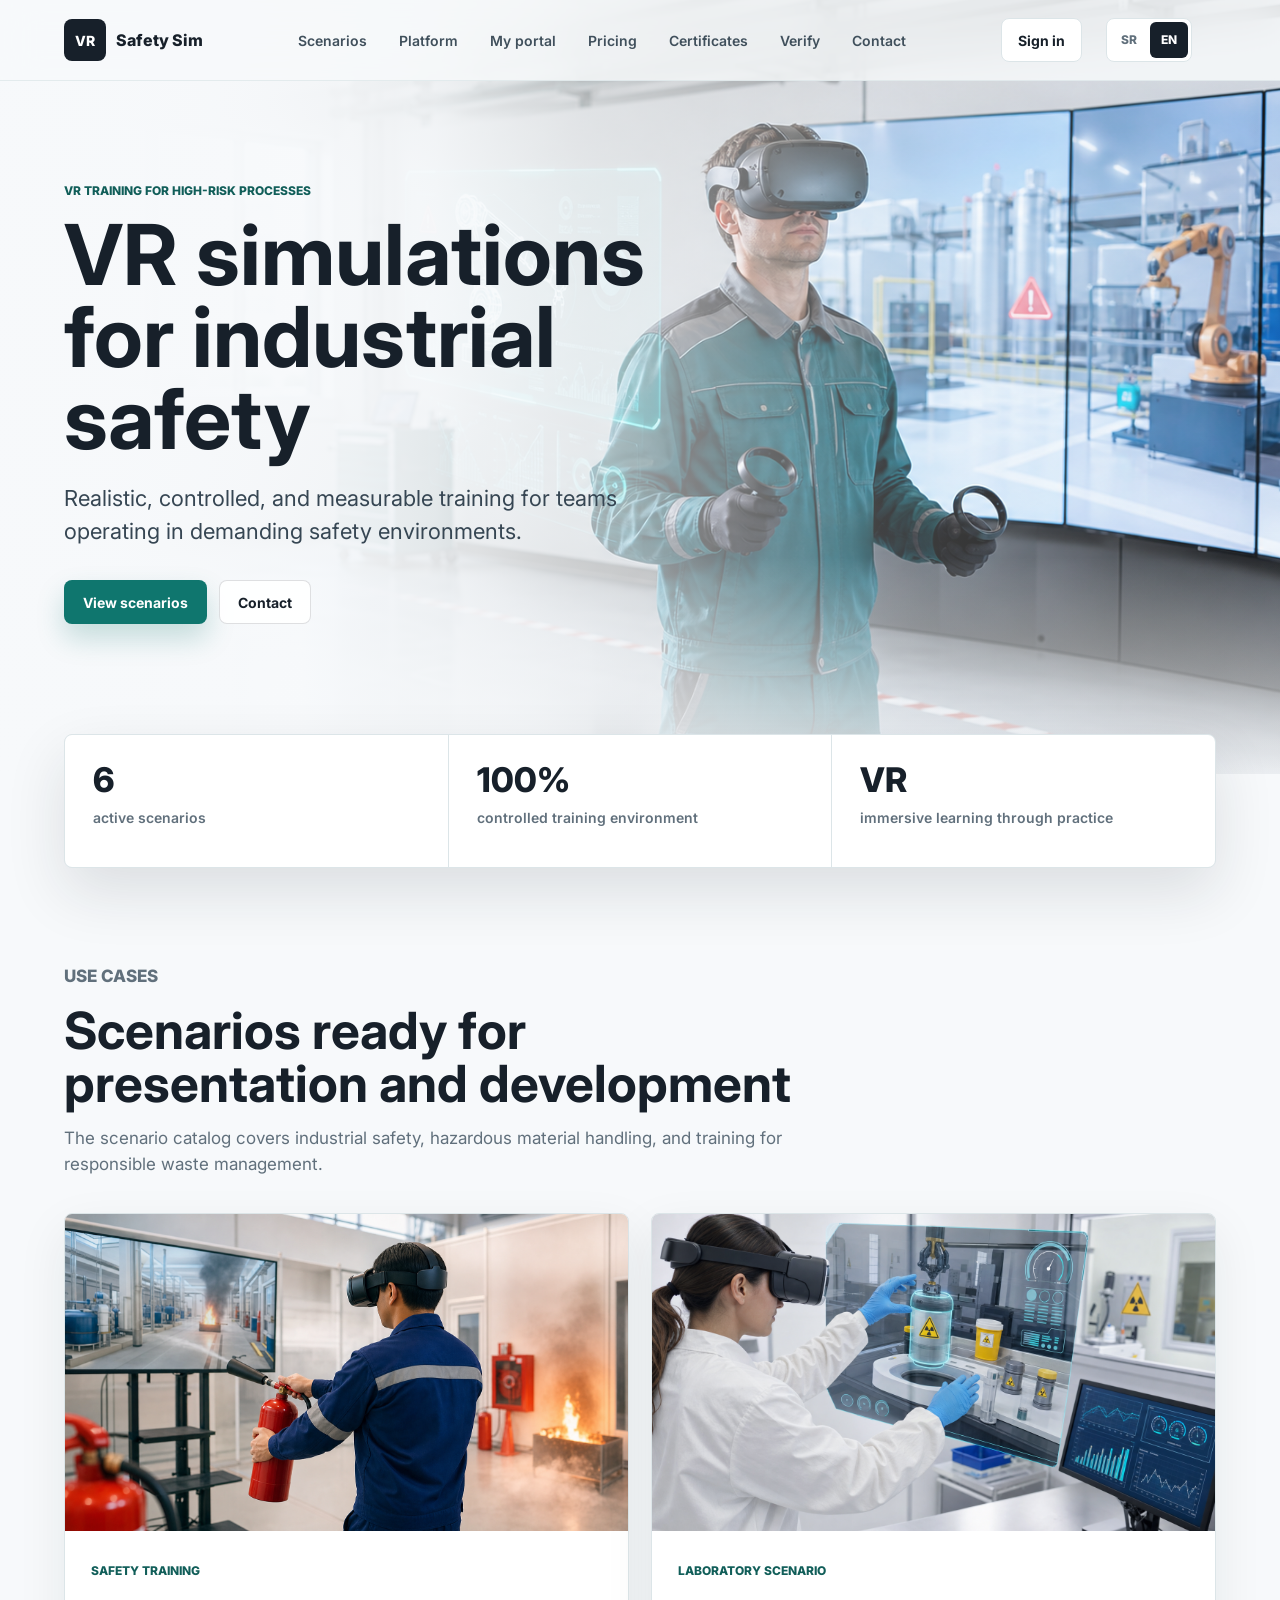
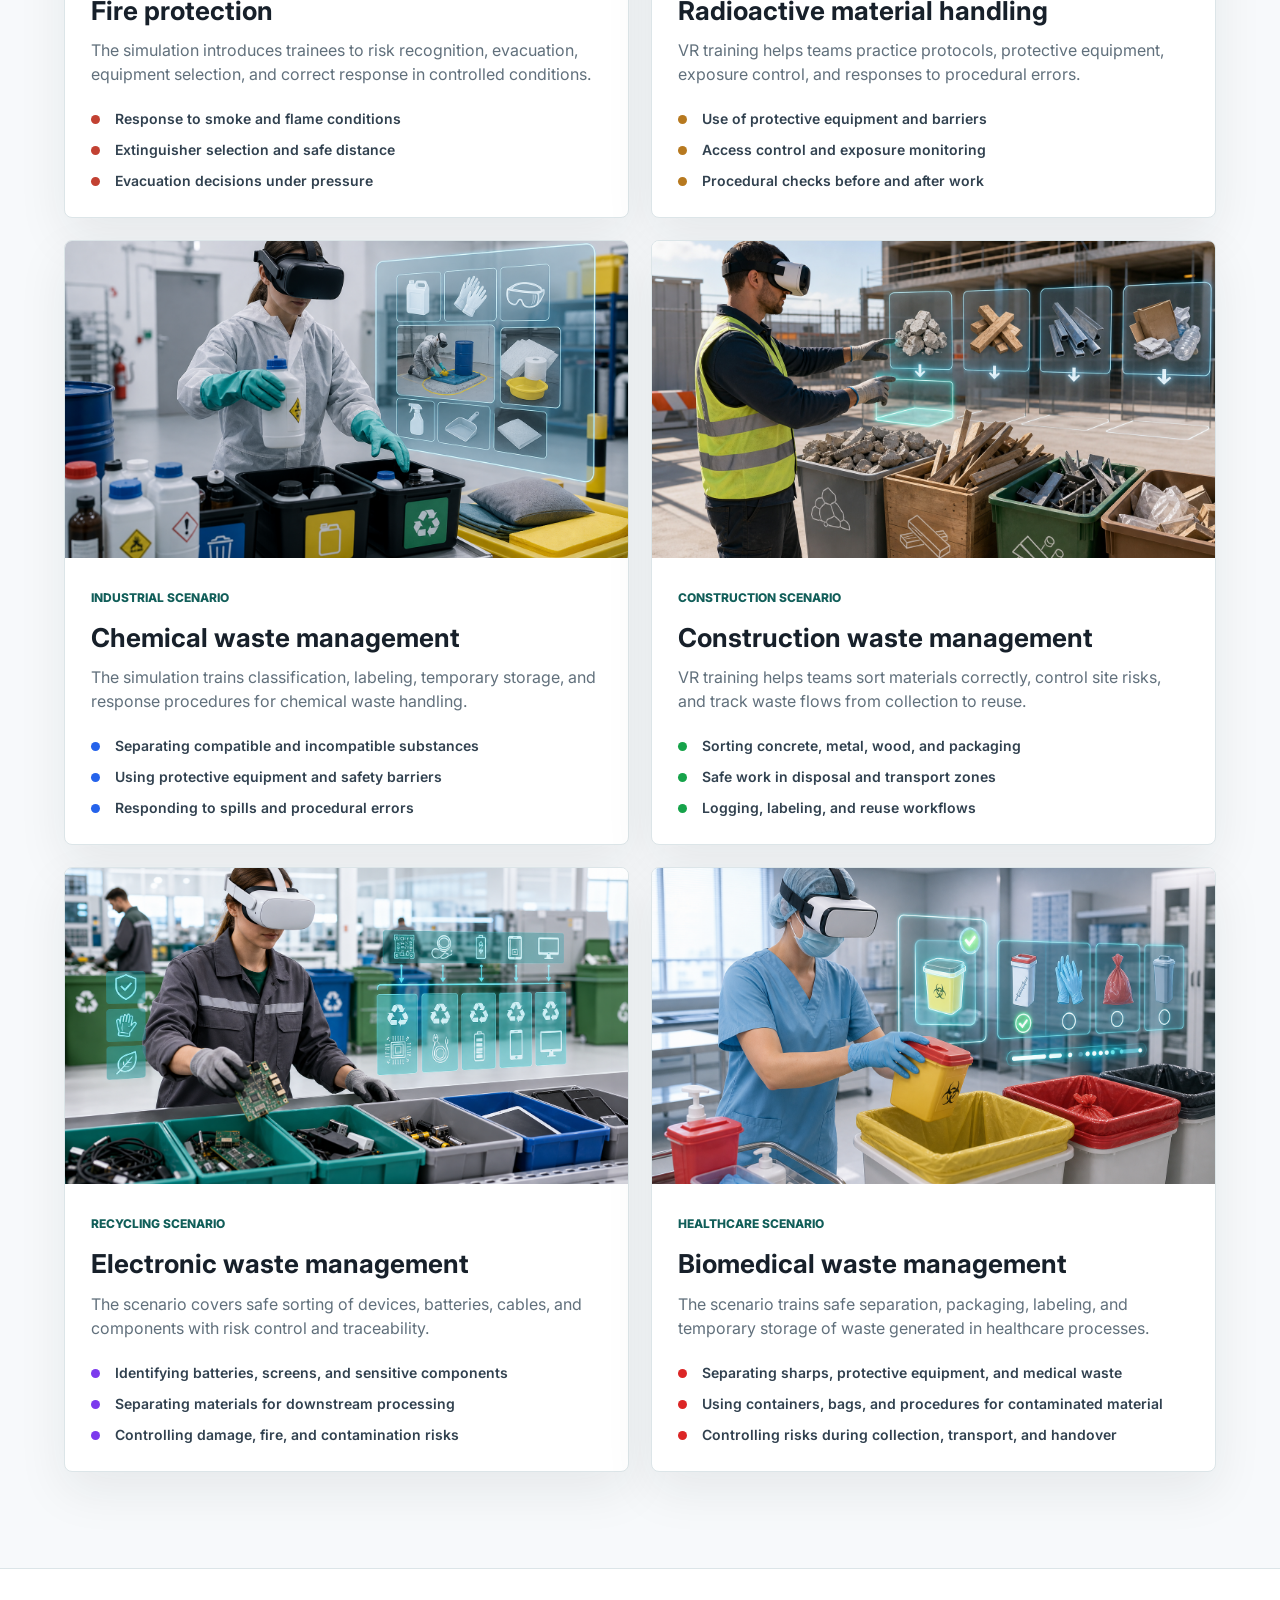
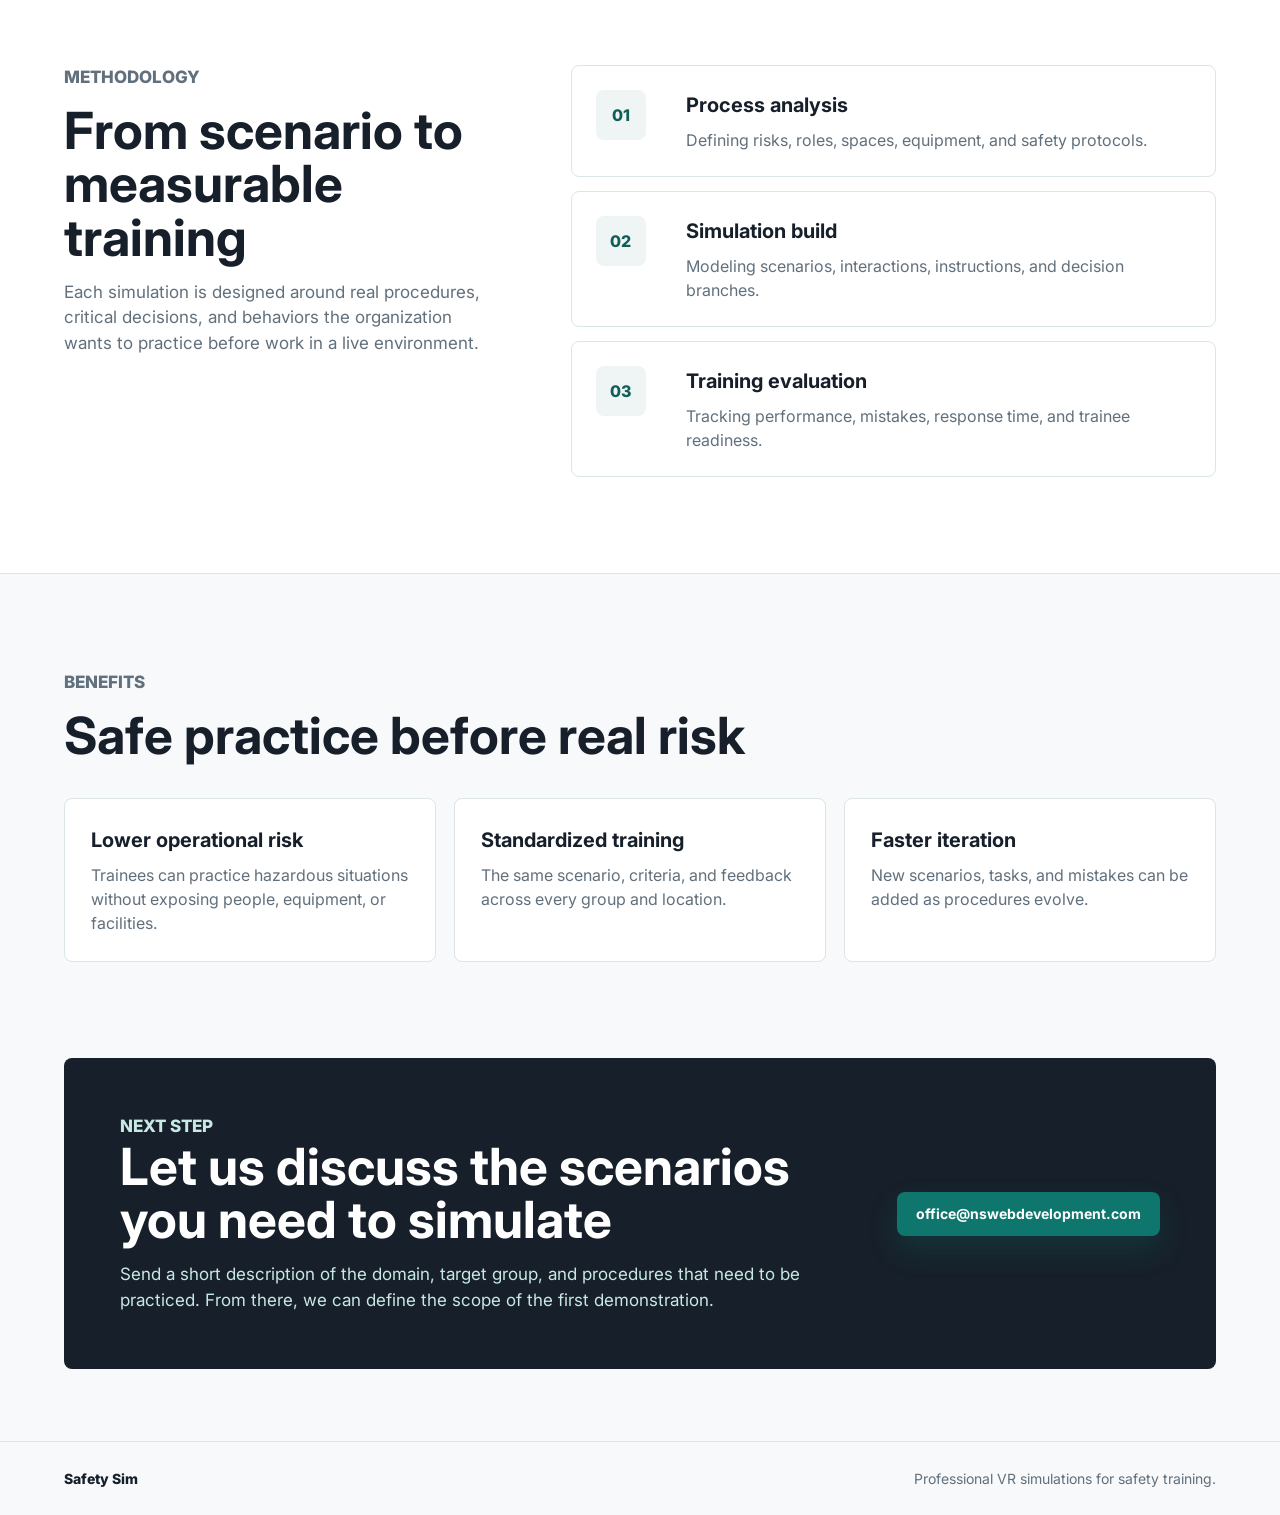
==== commit 91d02f45: "Add connected worker portal" ====
--- a/index.html
+++ b/index.html
@@ -26,6 +26,7 @@
       <nav class="main-nav" aria-label="Glavna navigacija" data-i18n-aria-label="nav.label">
         <a href="#scenariji" data-i18n="nav.scenarios">Scenariji</a>
         <a href="platform.html" data-i18n="nav.platform">Platforma</a>
+        <a href="worker.html" data-i18n="nav.workerPortal">Moj portal</a>
         <a href="pricing.html" data-i18n="nav.pricing">Cene</a>
         <a href="certificates.html" data-i18n="nav.certificates">Sertifikati</a>
         <a href="verify.html" data-i18n="nav.verify">Provera</a>
--- a/styles.css
+++ b/styles.css
@@ -846,6 +846,13 @@
     var(--page);
 }
 
+.worker-shell {
+  padding: 136px clamp(20px, 5vw, 64px) 72px;
+  background:
+    linear-gradient(180deg, rgba(238, 245, 244, 0.9), rgba(247, 249, 251, 0)),
+    var(--page);
+}
+
 .app-hero {
   display: grid;
   grid-template-columns: minmax(0, 0.9fr) minmax(420px, 0.85fr);
@@ -1041,6 +1048,12 @@
   grid-template-columns: minmax(0, 1.4fr) minmax(320px, 0.6fr);
   gap: 22px;
   margin-bottom: 22px;
+}
+
+.worker-portal-grid {
+  display: grid;
+  grid-template-columns: minmax(0, 1.1fr) minmax(0, 0.9fr);
+  gap: 22px;
 }
 
 .notification-panel {
@@ -1158,6 +1171,48 @@
   background: #fbfdfe;
 }
 
+.course-item.is-worker-course p {
+  max-width: 760px;
+}
+
+.worker-course-actions,
+.worker-complete-form {
+  display: flex;
+  flex-wrap: wrap;
+  gap: 8px;
+  align-items: center;
+  justify-content: flex-end;
+}
+
+.worker-complete-form label {
+  display: grid;
+  gap: 4px;
+  color: var(--muted);
+  font-size: 11px;
+  font-weight: 800;
+  text-transform: uppercase;
+}
+
+.worker-complete-form input {
+  width: 76px;
+  min-height: 34px;
+  border: 1px solid var(--line);
+  border-radius: var(--radius);
+  background: var(--surface);
+  color: var(--ink);
+  font: inherit;
+  font-size: 13px;
+  font-weight: 800;
+  padding: 0 10px;
+}
+
+.worker-course-actions button:disabled,
+.worker-complete-form input:disabled,
+.worker-complete-form button:disabled {
+  cursor: not-allowed;
+  opacity: 0.55;
+}
+
 .course-item img {
   width: 76px;
   aspect-ratio: 1;
@@ -1338,6 +1393,11 @@
   color: #31414f;
   font-size: 14px;
   font-weight: 700;
+}
+
+.record-row a {
+  color: var(--teal-dark);
+  font-weight: 800;
 }
 
 .enrollment-head,
@@ -1487,6 +1547,7 @@
   .platform-topbar,
   .dashboard-metrics,
   .dashboard-grid,
+  .worker-portal-grid,
   .notification-list,
   .report-actions,
   .pricing-rate,
@@ -1527,7 +1588,8 @@
   }
 
   .app-hero,
-  .platform-shell {
+  .platform-shell,
+  .worker-shell {
     padding: 112px 18px 48px;
   }
 
@@ -1583,6 +1645,25 @@
     width: 100%;
   }
 
+  .worker-course-actions {
+    grid-column: 1 / -1;
+    justify-content: stretch;
+  }
+
+  .worker-complete-form {
+    display: grid;
+    width: 100%;
+    grid-template-columns: repeat(2, minmax(0, 1fr));
+  }
+
+  .worker-complete-form input {
+    width: 100%;
+  }
+
+  .worker-complete-form button {
+    grid-column: 1 / -1;
+  }
+
   .records-head {
     display: none;
   }
